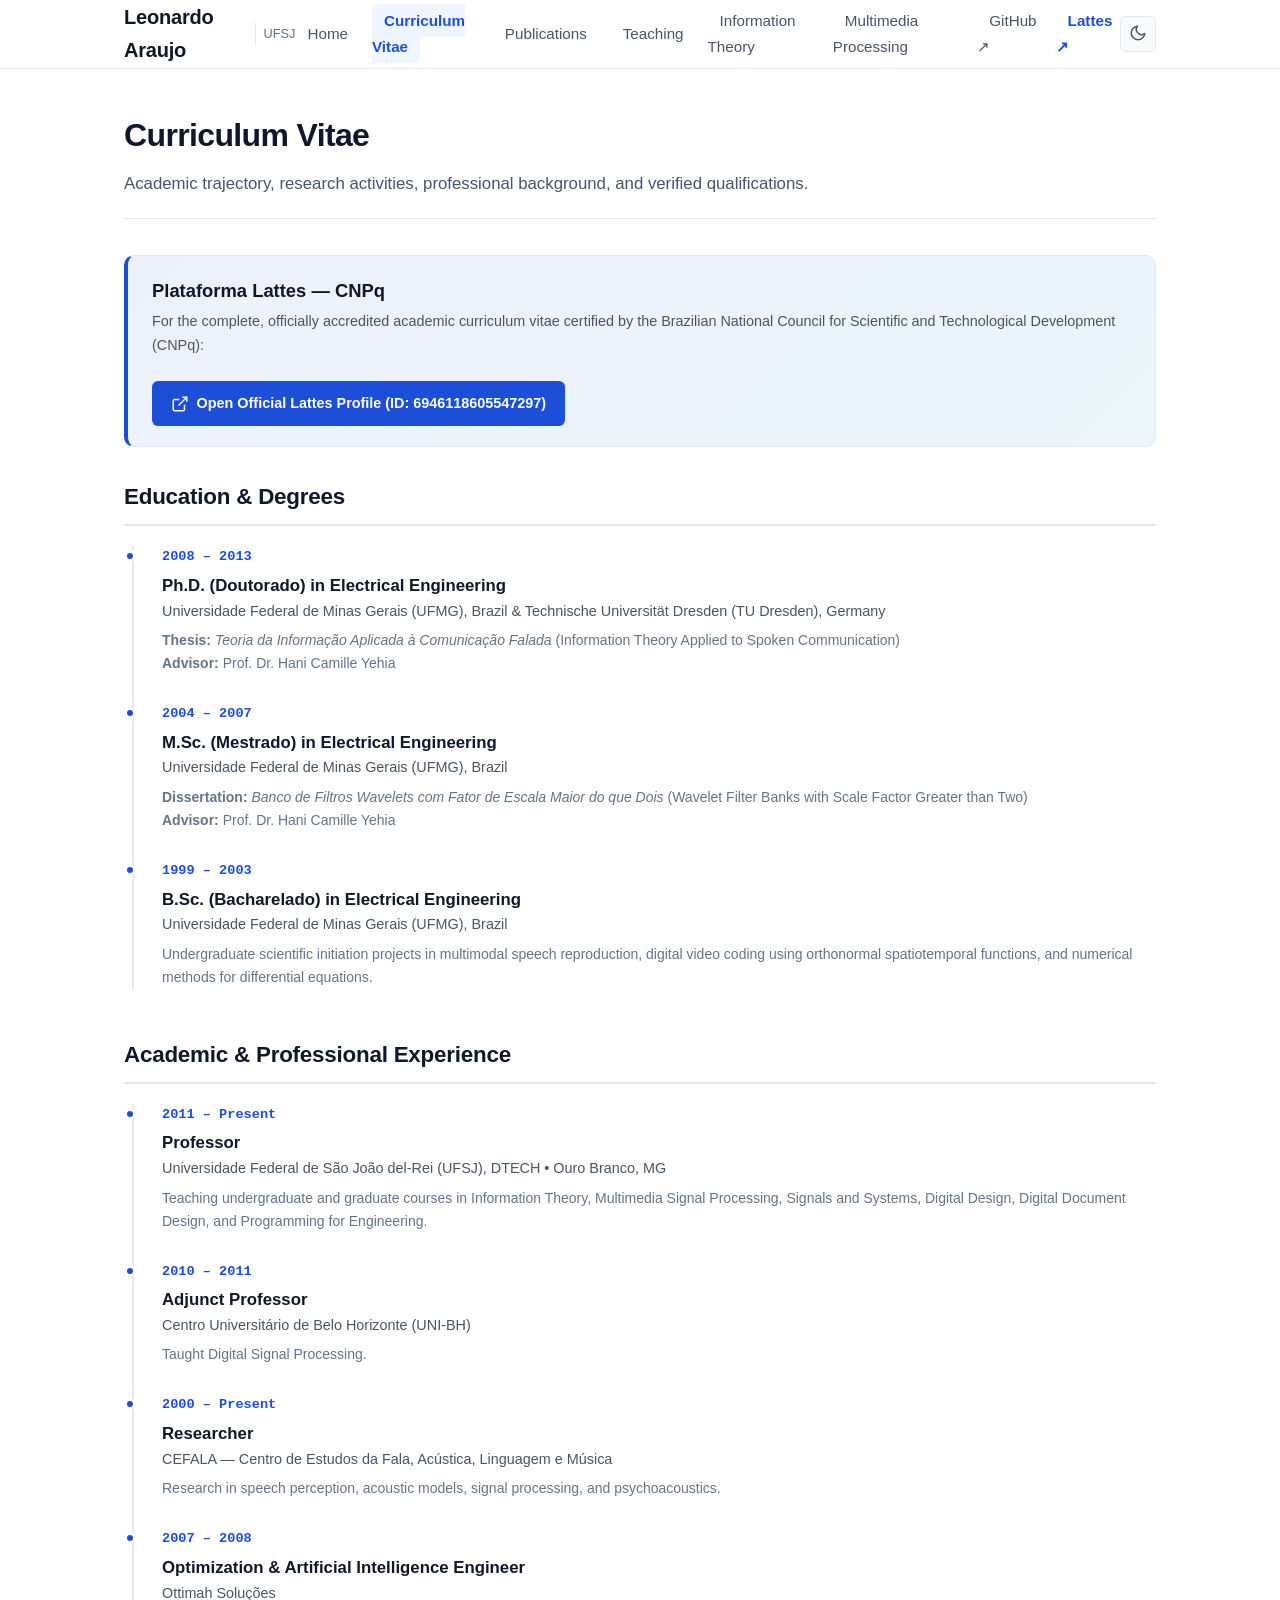
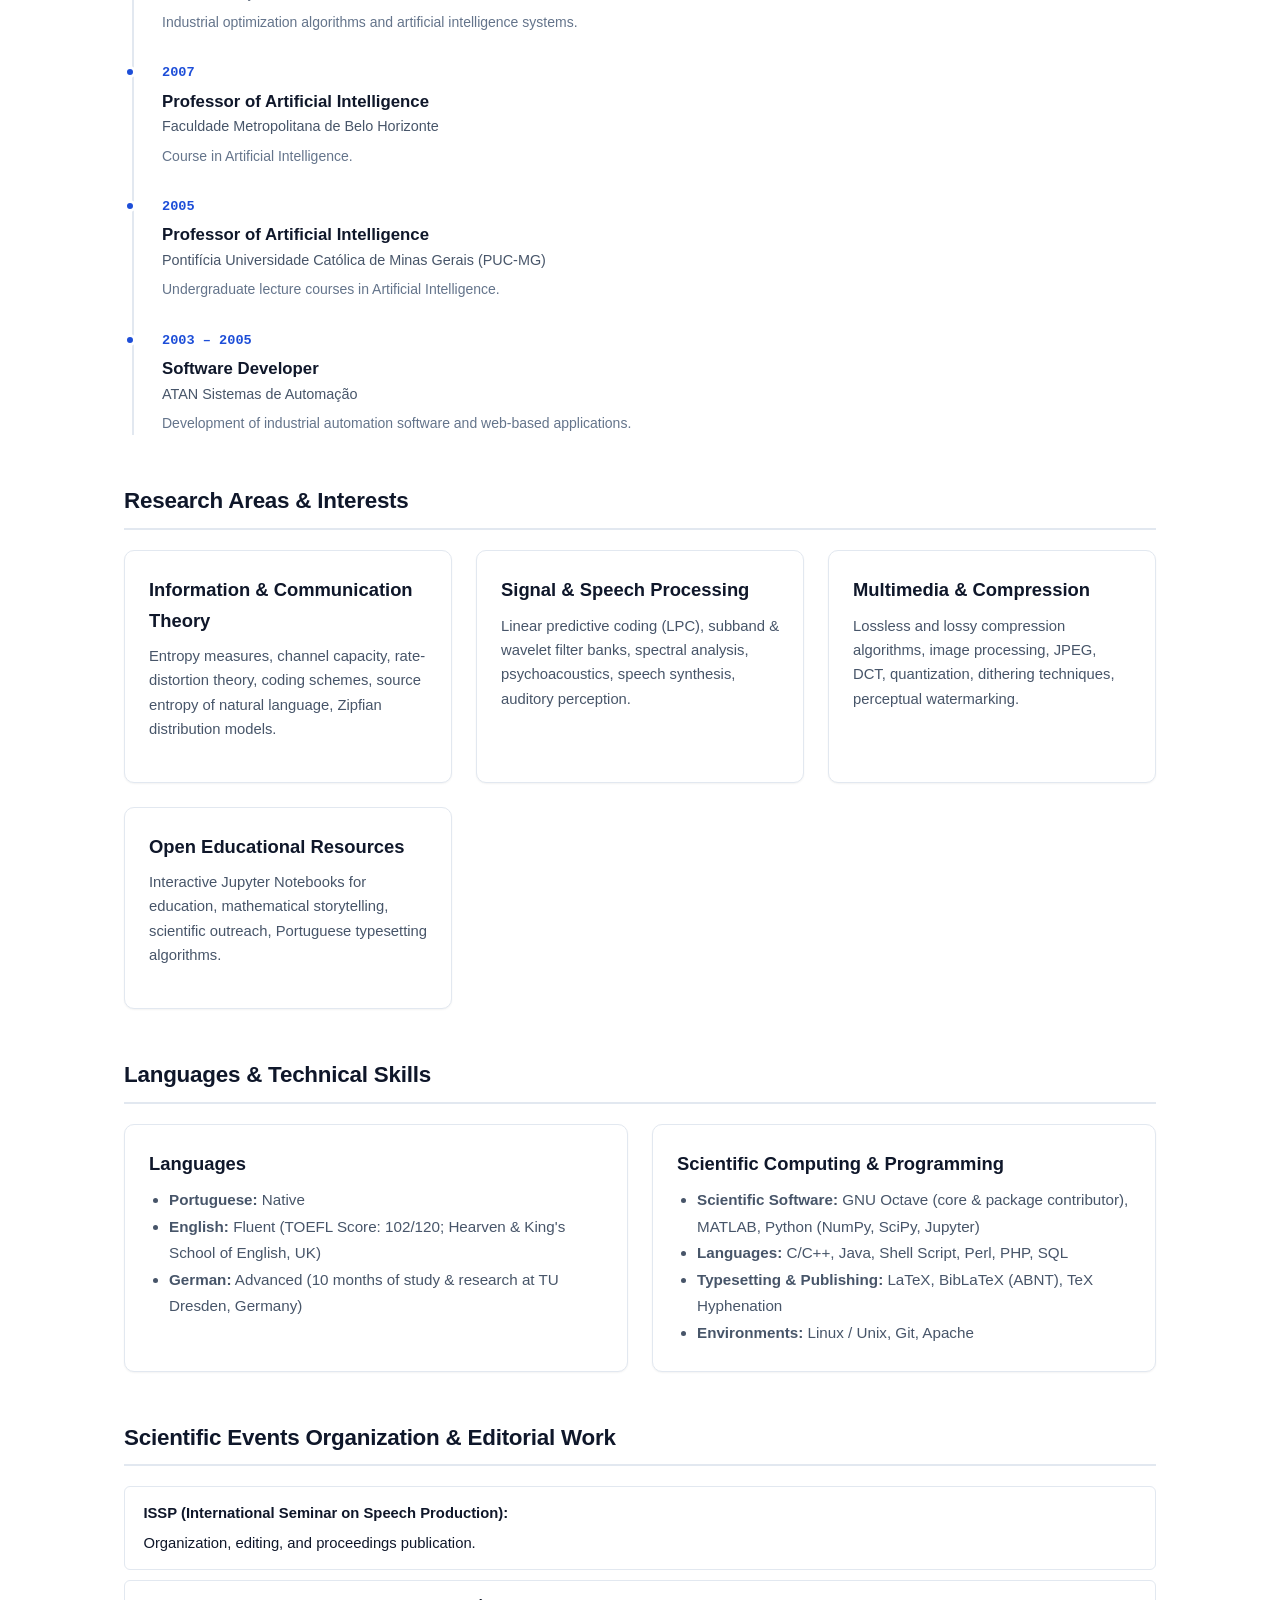
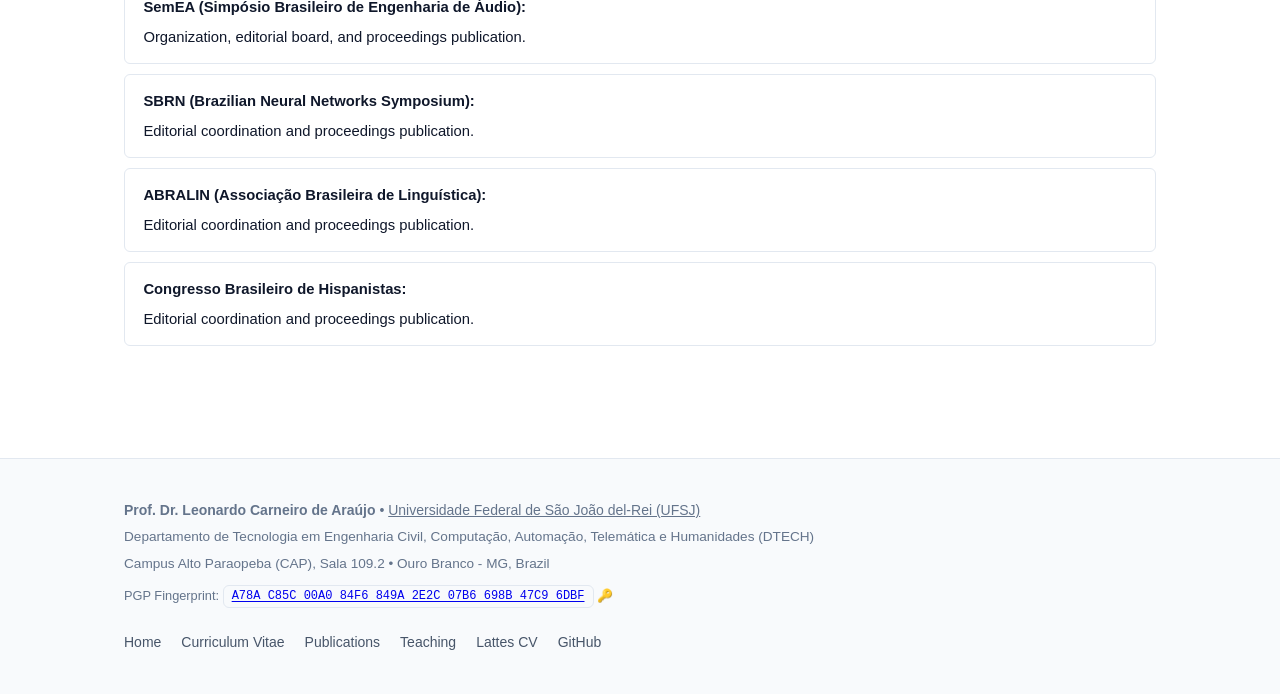
==== cv.html @ 6fcb2148 "Update homepage with migrated Google Pages content, courses, and CV" ====
<!DOCTYPE html>
<html lang="en">
<head>
  <meta charset="utf-8">
  <meta name="viewport" content="width=device-width, initial-scale=1.0">
  <title>Curriculum Vitae | Leonardo Araujo - UFSJ</title>
  <meta name="description" content="Academic homepage of Prof. Leonardo Araujo (UFSJ) - Publications, CV, Teaching in Information Theory and Multimedia Signal Processing">
  <link rel="stylesheet" href="css/style.css">
  <link rel="icon" href="data:image/svg+xml,<svg xmlns=%22http://www.w3.org/2000/svg%22 viewBox=%220 0 100 100%22><text y=%22.9em%22 font-size=%2290%22>👨‍🏫</text></svg>">
</head>
<body>

    <header class="site-header">
      <div class="container">
        <nav class="navbar">
          <a href="index.html" class="brand">
            <span class="brand-title">Leonardo Araujo</span>
            <span class="brand-role">UFSJ</span>
          </a>
          
          <ul class="nav-links" id="nav-links">
            <li><a href="index.html" class="nav-link">Home</a></li><li><a href="cv.html" class="nav-link active">Curriculum Vitae</a></li><li><a href="publications.html" class="nav-link">Publications</a></li><li><a href="teaching.html" class="nav-link">Teaching</a></li><li><a href="information-theory.html" class="nav-link">Information Theory</a></li><li><a href="multimedia-signal-processing.html" class="nav-link">Multimedia Processing</a></li>
            <li><a href="https://github.com/leolca" target="_blank" rel="noopener" class="nav-link" title="GitHub Profile">GitHub ↗</a></li>
            <li><a href="http://lattes.cnpq.br/6946118605547297" target="_blank" rel="noopener" class="nav-link" title="CNPq Lattes CV" style="color:var(--primary);font-weight:600;">Lattes ↗</a></li>
          </ul>
          
          <div class="nav-actions">
            <button class="theme-toggle" id="theme-toggle" aria-label="Toggle dark/light theme" title="Toggle theme">
              <span id="theme-icon">
                <svg width="18" height="18" viewBox="0 0 24 24" fill="none" stroke="currentColor" stroke-width="2"><path d="M21 12.79A9 9 0 1 1 11.21 3 7 7 0 0 0 21 12.79z"/></svg>
              </span>
            </button>
            <button class="menu-toggle" id="menu-toggle" aria-label="Toggle menu">
              <svg width="20" height="20" viewBox="0 0 24 24" fill="none" stroke="currentColor" stroke-width="2"><line x1="3" y1="12" x2="21" y2="12"/><line x1="3" y1="6" x2="21" y2="6"/><line x1="3" y1="18" x2="21" y2="18"/></svg>
            </button>
          </div>
        </nav>
      </div>
    </header>
    

    <main class="main-content">
      <div class="container">
        
        <header class="page-header">
          <h1 class="page-title">Curriculum Vitae</h1>
          <p class="page-subtitle">Academic trajectory, research activities, professional background, and verified qualifications.</p>
        </header>

        <!-- Official Lattes Callout Banner -->
        <div class="cv-lattes-banner">
          <div class="cv-lattes-text">
            <h3>Plataforma Lattes &mdash; CNPq</h3>
            <p>For the complete, officially accredited academic curriculum vitae certified by the Brazilian National Council for Scientific and Technological Development (CNPq):</p>
          </div>
          <div>
            <a href="http://lattes.cnpq.br/6946118605547297" target="_blank" rel="noopener" class="btn btn-primary">
              <svg width="18" height="18" viewBox="0 0 24 24" fill="none" stroke="currentColor" stroke-width="2"><path d="M18 13v6a2 2 0 0 1-2 2H5a2 2 0 0 1-2-2V8a2 2 0 0 1 2-2h6"/><polyline points="15 3 21 3 21 9"/><line x1="10" y1="14" x2="21" y2="3"/></svg>
              Open Official Lattes Profile (ID: 6946118605547297)
            </a>
          </div>
        </div>

        <!-- Academic Education -->
        <section class="section">
          <h2 class="section-title">Education & Degrees</h2>
          <div class="cv-timeline">
            
            <div class="cv-timeline-item">
              <div class="cv-timeline-date">2008 &ndash; 2013</div>
              <div class="cv-timeline-title">Ph.D. (Doutorado) in Electrical Engineering</div>
              <div class="cv-timeline-place">Universidade Federal de Minas Gerais (UFMG), Brazil &amp; Technische Universität Dresden (TU Dresden), Germany</div>
              <div class="cv-timeline-desc">
                <strong>Thesis:</strong> <em>Teoria da Informação Aplicada à Comunicação Falada</em> (Information Theory Applied to Spoken Communication)<br>
                <strong>Advisor:</strong> Prof. Dr. Hani Camille Yehia
              </div>
            </div>

            <div class="cv-timeline-item">
              <div class="cv-timeline-date">2004 &ndash; 2007</div>
              <div class="cv-timeline-title">M.Sc. (Mestrado) in Electrical Engineering</div>
              <div class="cv-timeline-place">Universidade Federal de Minas Gerais (UFMG), Brazil</div>
              <div class="cv-timeline-desc">
                <strong>Dissertation:</strong> <em>Banco de Filtros Wavelets com Fator de Escala Maior do que Dois</em> (Wavelet Filter Banks with Scale Factor Greater than Two)<br>
                <strong>Advisor:</strong> Prof. Dr. Hani Camille Yehia
              </div>
            </div>

            <div class="cv-timeline-item">
              <div class="cv-timeline-date">1999 &ndash; 2003</div>
              <div class="cv-timeline-title">B.Sc. (Bacharelado) in Electrical Engineering</div>
              <div class="cv-timeline-place">Universidade Federal de Minas Gerais (UFMG), Brazil</div>
              <div class="cv-timeline-desc">
                Undergraduate scientific initiation projects in multimodal speech reproduction, digital video coding using orthonormal spatiotemporal functions, and numerical methods for differential equations.
              </div>
            </div>

          </div>
        </section>

        <!-- Professional Appointments -->
        <section class="section">
          <h2 class="section-title">Academic & Professional Experience</h2>
          <div class="cv-timeline">
            
            <div class="cv-timeline-item">
              <div class="cv-timeline-date">2011 &ndash; Present</div>
              <div class="cv-timeline-title">Professor</div>
              <div class="cv-timeline-place">Universidade Federal de São João del-Rei (UFSJ), DTECH &bull; Ouro Branco, MG</div>
              <div class="cv-timeline-desc">
                Teaching undergraduate and graduate courses in Information Theory, Multimedia Signal Processing, Signals and Systems, Digital Design, Digital Document Design, and Programming for Engineering.
              </div>
            </div>

            <div class="cv-timeline-item">
              <div class="cv-timeline-date">2010 &ndash; 2011</div>
              <div class="cv-timeline-title">Adjunct Professor</div>
              <div class="cv-timeline-place">Centro Universitário de Belo Horizonte (UNI-BH)</div>
              <div class="cv-timeline-desc">Taught Digital Signal Processing.</div>
            </div>

            <div class="cv-timeline-item">
              <div class="cv-timeline-date">2000 &ndash; Present</div>
              <div class="cv-timeline-title">Researcher</div>
              <div class="cv-timeline-place">CEFALA &mdash; Centro de Estudos da Fala, Acústica, Linguagem e Música</div>
              <div class="cv-timeline-desc">Research in speech perception, acoustic models, signal processing, and psychoacoustics.</div>
            </div>

            <div class="cv-timeline-item">
              <div class="cv-timeline-date">2007 &ndash; 2008</div>
              <div class="cv-timeline-title">Optimization & Artificial Intelligence Engineer</div>
              <div class="cv-timeline-place">Ottimah Soluções</div>
              <div class="cv-timeline-desc">Industrial optimization algorithms and artificial intelligence systems.</div>
            </div>

            <div class="cv-timeline-item">
              <div class="cv-timeline-date">2007</div>
              <div class="cv-timeline-title">Professor of Artificial Intelligence</div>
              <div class="cv-timeline-place">Faculdade Metropolitana de Belo Horizonte</div>
              <div class="cv-timeline-desc">Course in Artificial Intelligence.</div>
            </div>

            <div class="cv-timeline-item">
              <div class="cv-timeline-date">2005</div>
              <div class="cv-timeline-title">Professor of Artificial Intelligence</div>
              <div class="cv-timeline-place">Pontifícia Universidade Católica de Minas Gerais (PUC-MG)</div>
              <div class="cv-timeline-desc">Undergraduate lecture courses in Artificial Intelligence.</div>
            </div>

            <div class="cv-timeline-item">
              <div class="cv-timeline-date">2003 &ndash; 2005</div>
              <div class="cv-timeline-title">Software Developer</div>
              <div class="cv-timeline-place">ATAN Sistemas de Automação</div>
              <div class="cv-timeline-desc">Development of industrial automation software and web-based applications.</div>
            </div>

          </div>
        </section>

        <!-- Research Interests -->
        <section class="section">
          <h2 class="section-title">Research Areas & Interests</h2>
          <div class="cards-grid">
            <div class="card">
              <h3 class="card-title">Information & Communication Theory</h3>
              <p class="card-text">Entropy measures, channel capacity, rate-distortion theory, coding schemes, source entropy of natural language, Zipfian distribution models.</p>
            </div>
            <div class="card">
              <h3 class="card-title">Signal & Speech Processing</h3>
              <p class="card-text">Linear predictive coding (LPC), subband & wavelet filter banks, spectral analysis, psychoacoustics, speech synthesis, auditory perception.</p>
            </div>
            <div class="card">
              <h3 class="card-title">Multimedia & Compression</h3>
              <p class="card-text">Lossless and lossy compression algorithms, image processing, JPEG, DCT, quantization, dithering techniques, perceptual watermarking.</p>
            </div>
            <div class="card">
              <h3 class="card-title">Open Educational Resources</h3>
              <p class="card-text">Interactive Jupyter Notebooks for education, mathematical storytelling, scientific outreach, Portuguese typesetting algorithms.</p>
            </div>
          </div>
        </section>

        <!-- Languages & Technical Skills -->
        <section class="section">
          <h2 class="section-title">Languages & Technical Skills</h2>
          <div style="display:grid;grid-template-columns:repeat(auto-fit, minmax(280px, 1fr));gap:1.5rem;">
            
            <div class="card">
              <h3 class="card-title">Languages</h3>
              <ul style="padding-left:1.25rem;color:var(--text-secondary);font-size:0.95rem;line-height:1.75;">
                <li><strong>Portuguese:</strong> Native</li>
                <li><strong>English:</strong> Fluent (TOEFL Score: 102/120; Hearven & King's School of English, UK)</li>
                <li><strong>German:</strong> Advanced (10 months of study & research at TU Dresden, Germany)</li>
              </ul>
            </div>

            <div class="card">
              <h3 class="card-title">Scientific Computing & Programming</h3>
              <ul style="padding-left:1.25rem;color:var(--text-secondary);font-size:0.95rem;line-height:1.75;">
                <li><strong>Scientific Software:</strong> GNU Octave (core & package contributor), MATLAB, Python (NumPy, SciPy, Jupyter)</li>
                <li><strong>Languages:</strong> C/C++, Java, Shell Script, Perl, PHP, SQL</li>
                <li><strong>Typesetting & Publishing:</strong> LaTeX, BibLaTeX (ABNT), TeX Hyphenation</li>
                <li><strong>Environments:</strong> Linux / Unix, Git, Apache</li>
              </ul>
            </div>

          </div>
        </section>

        <!-- Scientific Events -->
        <section class="section">
          <h2 class="section-title">Scientific Events Organization & Editorial Work</h2>
          <ul class="syllabus-list">
            <li class="syllabus-item"><strong>ISSP (International Seminar on Speech Production):</strong> Organization, editing, and proceedings publication.</li>
            <li class="syllabus-item"><strong>SemEA (Simpósio Brasileiro de Engenharia de Áudio):</strong> Organization, editorial board, and proceedings publication.</li>
            <li class="syllabus-item"><strong>SBRN (Brazilian Neural Networks Symposium):</strong> Editorial coordination and proceedings publication.</li>
            <li class="syllabus-item"><strong>ABRALIN (Associação Brasileira de Linguística):</strong> Editorial coordination and proceedings publication.</li>
            <li class="syllabus-item"><strong>Congresso Brasileiro de Hispanistas:</strong> Editorial coordination and proceedings publication.</li>
          </ul>
        </section>

      </div>
    </main>
    

    <footer class="site-footer">
      <div class="container">
        <div class="footer-grid">
          <div>
            <p><strong>Prof. Dr. Leonardo Carneiro de Araújo</strong> &bull; <a href="https://www.ufsj.edu.br" target="_blank" rel="noopener" style="color:inherit;text-decoration:underline;">Universidade Federal de São João del-Rei (UFSJ)</a></p>
            <p style="margin-top:0.25rem;font-size:0.85rem;">Departamento de Tecnologia em Engenharia Civil, Computação, Automação, Telemática e Humanidades (DTECH)</p>
            <p style="margin-top:0.25rem;font-size:0.85rem;">Campus Alto Paraopeba (CAP), Sala 109.2 &bull; Ouro Branco - MG, Brazil</p>
            <p style="margin-top:0.6rem;font-size:0.8rem;">
              PGP Fingerprint: <a href="https://keys.openpgp.org/vks/v1/by-fingerprint/A78AC85C00A084F6849A2E2C07B6698B47C96DBF" target="_blank" rel="noopener" class="key-code" style="font-size:0.75rem;">A78A C85C 00A0 84F6 849A 2E2C 07B6 698B 47C9 6DBF</a> 🔑
            </p>
          </div>
          <ul class="footer-links">
            <li><a href="index.html" class="footer-link">Home</a></li>
            <li><a href="cv.html" class="footer-link">Curriculum Vitae</a></li>
            <li><a href="publications.html" class="footer-link">Publications</a></li>
            <li><a href="teaching.html" class="footer-link">Teaching</a></li>
            <li><a href="http://lattes.cnpq.br/6946118605547297" target="_blank" rel="noopener" class="footer-link">Lattes CV</a></li>
            <li><a href="https://github.com/leolca" target="_blank" rel="noopener" class="footer-link">GitHub</a></li>
          </ul>
        </div>
      </div>
    </footer>
    <script src="js/main.js"></script>
    
</body>
</html>
---- css/style.css ----
/* Modern Academic Theme for Leonardo Araujo */
:root {
  --font-sans: -apple-system, BlinkMacSystemFont, "Segoe UI", Roboto, "Helvetica Neue", Arial, sans-serif;
  --font-mono: ui-monospace, "SFMono-Regular", "SF Mono", Menlo, Consolas, "Liberation Mono", monospace;
  
  --bg-primary: #ffffff;
  --bg-secondary: #f8fafc;
  --bg-card: #ffffff;
  --bg-subtle: #f1f5f9;
  --border-color: #e2e8f0;
  --border-subtle: #cbd5e1;
  
  --text-primary: #0f172a;
  --text-secondary: #475569;
  --text-muted: #64748b;
  
  --primary: #1d4ed8;
  --primary-hover: #1e40af;
  --primary-subtle: #eff6ff;
  --accent: #0284c7;
  
  --badge-book-bg: #f3e8ff;
  --badge-book-txt: #6b21a8;
  --badge-code-bg: #ecfdf5;
  --badge-code-txt: #047857;
  --badge-paper-bg: #eff6ff;
  --badge-paper-txt: #1d4ed8;
  --badge-media-bg: #fffbeb;
  --badge-media-txt: #b45309;

  --shadow-sm: 0 1px 2px 0 rgba(0, 0, 0, 0.05);
  --shadow-md: 0 4px 6px -1px rgba(0, 0, 0, 0.08), 0 2px 4px -2px rgba(0, 0, 0, 0.05);
  --shadow-lg: 0 10px 15px -3px rgba(0, 0, 0, 0.08), 0 4px 6px -4px rgba(0, 0, 0, 0.04);
  
  --radius-sm: 6px;
  --radius-md: 10px;
  --radius-lg: 16px;
  --radius-full: 9999px;
  
  --max-width: 1080px;
}

[data-theme="dark"] {
  --bg-primary: #0b0f19;
  --bg-secondary: #111827;
  --bg-card: #172033;
  --bg-subtle: #1f293d;
  --border-color: #2b3548;
  --border-subtle: #374151;
  
  --text-primary: #f8fafc;
  --text-secondary: #cbd5e1;
  --text-muted: #94a3b8;
  
  --primary: #3b82f6;
  --primary-hover: #60a5fa;
  --primary-subtle: rgba(59, 130, 246, 0.15);
  --accent: #38bdf8;
  
  --badge-book-bg: rgba(168, 85, 247, 0.2);
  --badge-book-txt: #c084fc;
  --badge-code-bg: rgba(16, 185, 129, 0.2);
  --badge-code-txt: #34d399;
  --badge-paper-bg: rgba(59, 130, 246, 0.2);
  --badge-paper-txt: #93c5fd;
  --badge-media-bg: rgba(245, 158, 11, 0.2);
  --badge-media-txt: #fbbf24;

  --shadow-sm: 0 1px 2px 0 rgba(0, 0, 0, 0.3);
  --shadow-md: 0 4px 6px -1px rgba(0, 0, 0, 0.4);
  --shadow-lg: 0 10px 15px -3px rgba(0, 0, 0, 0.5);
}

*, *::before, *::after {
  box-sizing: border-box;
  margin: 0;
  padding: 0;
}

html {
  font-size: 16px;
  scroll-behavior: smooth;
}

body {
  font-family: var(--font-sans);
  background-color: var(--bg-primary);
  color: var(--text-primary);
  line-height: 1.65;
  transition: background-color 0.25s ease, color 0.25s ease;
  min-height: 100vh;
  display: flex;
  flex-direction: column;
}

/* Container */
.container {
  width: 100%;
  max-width: var(--max-width);
  margin: 0 auto;
  padding: 0 1.5rem;
}

/* Header & Navbar */
.site-header {
  position: sticky;
  top: 0;
  background-color: var(--bg-primary);
  border-bottom: 1px solid var(--border-color);
  z-index: 100;
  backdrop-filter: blur(8px);
  background-color: rgba(255, 255, 255, 0.85);
}

[data-theme="dark"] .site-header {
  background-color: rgba(11, 15, 25, 0.85);
}

.navbar {
  display: flex;
  align-items: center;
  justify-content: space-between;
  height: 4.25rem;
}

.brand {
  font-size: 1.25rem;
  font-weight: 700;
  color: var(--text-primary);
  text-decoration: none;
  display: flex;
  align-items: center;
  gap: 0.5rem;
}

.brand-title {
  letter-spacing: -0.01em;
}

.brand-role {
  font-size: 0.8rem;
  font-weight: 500;
  color: var(--text-muted);
  border-left: 1px solid var(--border-color);
  padding-left: 0.5rem;
}

.nav-links {
  display: flex;
  align-items: center;
  gap: 0.75rem;
  list-style: none;
}

.nav-link {
  color: var(--text-secondary);
  text-decoration: none;
  font-size: 0.95rem;
  font-weight: 500;
  padding: 0.5rem 0.75rem;
  border-radius: var(--radius-sm);
  transition: all 0.15s ease;
}

.nav-link:hover {
  color: var(--primary);
  background-color: var(--primary-subtle);
}

.nav-link.active {
  color: var(--primary);
  background-color: var(--primary-subtle);
  font-weight: 600;
}

/* Nav Actions */
.nav-actions {
  display: flex;
  align-items: center;
  gap: 0.5rem;
}

.theme-toggle, .menu-toggle {
  background: var(--bg-secondary);
  border: 1px solid var(--border-color);
  color: var(--text-secondary);
  width: 2.25rem;
  height: 2.25rem;
  border-radius: var(--radius-sm);
  display: flex;
  align-items: center;
  justify-content: center;
  cursor: pointer;
  transition: all 0.15s ease;
}

.theme-toggle:hover, .menu-toggle:hover {
  color: var(--primary);
  border-color: var(--primary);
}

.menu-toggle {
  display: none;
}

/* Hero Section */
.hero-section {
  padding: 3.5rem 0 2.5rem;
  background: linear-gradient(180deg, var(--bg-secondary) 0%, var(--bg-primary) 100%);
  border-bottom: 1px solid var(--border-color);
}

.hero-grid {
  display: grid;
  grid-template-columns: 200px 1fr;
  gap: 2.5rem;
  align-items: center;
}

.hero-avatar-wrap {
  text-align: center;
}

.hero-avatar {
  width: 180px;
  height: 180px;
  border-radius: var(--radius-lg);
  object-fit: cover;
  border: 3px solid var(--border-color);
  box-shadow: var(--shadow-md);
  background-color: var(--bg-card);
}

.hero-name {
  font-size: 2.25rem;
  font-weight: 800;
  line-height: 1.2;
  letter-spacing: -0.02em;
  margin-bottom: 0.5rem;
  color: var(--text-primary);
}

.hero-title {
  font-size: 1.15rem;
  font-weight: 500;
  color: var(--primary);
  margin-bottom: 0.25rem;
}

.hero-affiliation {
  font-size: 1rem;
  color: var(--text-secondary);
  margin-bottom: 1rem;
}

.hero-quote {
  font-style: italic;
  font-size: 0.95rem;
  color: var(--text-muted);
  border-left: 3px solid var(--primary);
  padding: 0.35rem 0.85rem;
  margin: 1rem 0 1.25rem;
  background: var(--bg-card);
  border-radius: 0 var(--radius-sm) var(--radius-sm) 0;
}

.hero-quote-author {
  display: block;
  font-size: 0.825rem;
  font-style: normal;
  margin-top: 0.25rem;
  color: var(--text-muted);
  font-weight: 600;
}

.hero-cta {
  display: flex;
  flex-wrap: wrap;
  gap: 0.75rem;
  margin-top: 1.25rem;
}

/* Buttons */
.btn {
  display: inline-flex;
  align-items: center;
  gap: 0.5rem;
  font-size: 0.9rem;
  font-weight: 600;
  padding: 0.6rem 1.1rem;
  border-radius: var(--radius-sm);
  text-decoration: none;
  cursor: pointer;
  transition: all 0.15s ease;
  border: 1px solid transparent;
}

.btn-primary {
  background-color: var(--primary);
  color: #ffffff;
}

.btn-primary:hover {
  background-color: var(--primary-hover);
  color: #ffffff;
}

.btn-secondary {
  background-color: var(--bg-card);
  color: var(--text-primary);
  border-color: var(--border-color);
}

.btn-secondary:hover {
  border-color: var(--primary);
  color: var(--primary);
  background-color: var(--primary-subtle);
}

.btn-sm {
  padding: 0.35rem 0.7rem;
  font-size: 0.825rem;
}

/* Badges */
.badge {
  display: inline-flex;
  align-items: center;
  gap: 0.35rem;
  font-size: 0.75rem;
  font-weight: 600;
  padding: 0.2rem 0.6rem;
  border-radius: var(--radius-full);
  text-transform: uppercase;
  letter-spacing: 0.04em;
}

.badge-book { background-color: var(--badge-book-bg); color: var(--badge-book-txt); }
.badge-code { background-color: var(--badge-code-bg); color: var(--badge-code-txt); }
.badge-paper { background-color: var(--badge-paper-bg); color: var(--badge-paper-txt); }
.badge-media { background-color: var(--badge-media-bg); color: var(--badge-media-txt); }

/* Main Content */
.main-content {
  flex: 1;
  padding: 2.5rem 0 4rem;
}

.page-header {
  margin-bottom: 2.25rem;
  border-bottom: 1px solid var(--border-color);
  padding-bottom: 1.25rem;
}

.page-title {
  font-size: 2rem;
  font-weight: 800;
  letter-spacing: -0.02em;
  margin-bottom: 0.5rem;
}

.page-subtitle {
  font-size: 1.05rem;
  color: var(--text-secondary);
}

/* Sections */
.section {
  margin-bottom: 3rem;
}

.section-title {
  font-size: 1.4rem;
  font-weight: 700;
  letter-spacing: -0.01em;
  margin-bottom: 1.25rem;
  padding-bottom: 0.5rem;
  border-bottom: 2px solid var(--border-color);
  display: flex;
  align-items: center;
  justify-content: space-between;
}

/* Cards & Grid */
.cards-grid {
  display: grid;
  grid-template-columns: repeat(auto-fit, minmax(300px, 1fr));
  gap: 1.5rem;
}

.card {
  background-color: var(--bg-card);
  border: 1px solid var(--border-color);
  border-radius: var(--radius-md);
  padding: 1.5rem;
  box-shadow: var(--shadow-sm);
  transition: transform 0.2s ease, box-shadow 0.2s ease, border-color 0.2s ease;
}

.card:hover {
  transform: translateY(-2px);
  box-shadow: var(--shadow-md);
  border-color: var(--primary);
}

.card-title {
  font-size: 1.15rem;
  font-weight: 700;
  margin-bottom: 0.5rem;
  color: var(--text-primary);
}

.card-text {
  font-size: 0.925rem;
  color: var(--text-secondary);
  margin-bottom: 1rem;
}

/* Publication Item */
.pub-item {
  background-color: var(--bg-card);
  border: 1px solid var(--border-color);
  border-radius: var(--radius-md);
  padding: 1.25rem;
  margin-bottom: 1rem;
  box-shadow: var(--shadow-sm);
  transition: border-color 0.15s ease;
}

.pub-item:hover {
  border-color: var(--primary);
}

.pub-header {
  display: flex;
  align-items: center;
  gap: 0.6rem;
  margin-bottom: 0.4rem;
}

.pub-year {
  font-size: 0.85rem;
  font-weight: 700;
  color: var(--text-muted);
  font-family: var(--font-mono);
}

.pub-title {
  font-size: 1.05rem;
  font-weight: 600;
  color: var(--text-primary);
  line-height: 1.4;
  margin-bottom: 0.5rem;
}

.pub-desc {
  font-size: 0.9rem;
  color: var(--text-secondary);
  margin-bottom: 0.75rem;
}

.pub-links {
  display: flex;
  flex-wrap: wrap;
  gap: 0.5rem;
}

.pub-link {
  display: inline-flex;
  align-items: center;
  gap: 0.3rem;
  font-size: 0.8rem;
  font-weight: 600;
  color: var(--primary);
  background: var(--primary-subtle);
  padding: 0.25rem 0.6rem;
  border-radius: var(--radius-sm);
  text-decoration: none;
  transition: all 0.15s ease;
}

.pub-link:hover {
  background: var(--primary);
  color: #ffffff;
}

/* Filter Bar */
.filter-bar {
  display: flex;
  flex-wrap: wrap;
  align-items: center;
  justify-content: space-between;
  gap: 1rem;
  margin-bottom: 1.5rem;
  background: var(--bg-secondary);
  padding: 0.85rem 1.25rem;
  border-radius: var(--radius-md);
  border: 1px solid var(--border-color);
}

.filter-chips {
  display: flex;
  flex-wrap: wrap;
  gap: 0.5rem;
}

.filter-chip {
  background: var(--bg-card);
  border: 1px solid var(--border-color);
  color: var(--text-secondary);
  padding: 0.35rem 0.8rem;
  border-radius: var(--radius-full);
  font-size: 0.85rem;
  font-weight: 500;
  cursor: pointer;
  transition: all 0.15s ease;
}

.filter-chip:hover {
  border-color: var(--primary);
  color: var(--primary);
}

.filter-chip.active {
  background: var(--primary);
  border-color: var(--primary);
  color: #ffffff;
}

.search-box {
  position: relative;
  min-width: 240px;
}

.search-input {
  width: 100%;
  padding: 0.45rem 0.85rem 0.45rem 2rem;
  border: 1px solid var(--border-color);
  border-radius: var(--radius-sm);
  background: var(--bg-card);
  color: var(--text-primary);
  font-size: 0.875rem;
  outline: none;
  transition: border-color 0.15s ease;
}

.search-input:focus {
  border-color: var(--primary);
}

.search-icon {
  position: absolute;
  left: 0.65rem;
  top: 50%;
  transform: translateY(-50%);
  color: var(--text-muted);
  pointer-events: none;
}

/* CV Specific Styles */
.cv-lattes-banner {
  background: linear-gradient(135deg, rgba(29, 78, 216, 0.08) 0%, rgba(2, 132, 199, 0.08) 100%);
  border: 1px solid var(--border-color);
  border-left: 4px solid var(--primary);
  border-radius: var(--radius-md);
  padding: 1.25rem 1.5rem;
  margin-bottom: 2rem;
  display: flex;
  align-items: center;
  justify-content: space-between;
  gap: 1.5rem;
  flex-wrap: wrap;
}

.cv-lattes-text h3 {
  font-size: 1.15rem;
  font-weight: 700;
  color: var(--text-primary);
  margin-bottom: 0.25rem;
}

.cv-lattes-text p {
  font-size: 0.9rem;
  color: var(--text-secondary);
}

.cv-timeline {
  position: relative;
  padding-left: 1.75rem;
  border-left: 2px solid var(--border-color);
  margin-left: 0.5rem;
  margin-bottom: 2.5rem;
}

.cv-timeline-item {
  position: relative;
  margin-bottom: 1.75rem;
}

.cv-timeline-item::before {
  content: "";
  position: absolute;
  left: -2.35rem;
  top: 0.25rem;
  width: 12px;
  height: 12px;
  border-radius: 50%;
  background: var(--primary);
  border: 3px solid var(--bg-primary);
}

.cv-timeline-date {
  font-size: 0.85rem;
  font-weight: 700;
  color: var(--primary);
  font-family: var(--font-mono);
  margin-bottom: 0.2rem;
}

.cv-timeline-title {
  font-size: 1.05rem;
  font-weight: 700;
  color: var(--text-primary);
}

.cv-timeline-place {
  font-size: 0.9rem;
  font-weight: 500;
  color: var(--text-secondary);
  margin-bottom: 0.35rem;
}

.cv-timeline-desc {
  font-size: 0.875rem;
  color: var(--text-muted);
}

/* Info Box / Contact Table */
.info-table {
  width: 100%;
  border-collapse: collapse;
  margin: 1rem 0;
}

.info-table th, .info-table td {
  padding: 0.65rem 0.85rem;
  border-bottom: 1px solid var(--border-color);
  font-size: 0.9rem;
  text-align: left;
}

.info-table th {
  color: var(--text-muted);
  font-weight: 600;
  width: 25%;
}

.info-table td {
  color: var(--text-primary);
}

.key-code {
  font-family: var(--font-mono);
  background: var(--bg-secondary);
  padding: 0.2rem 0.5rem;
  border-radius: var(--radius-sm);
  font-size: 0.85rem;
  border: 1px solid var(--border-color);
  word-break: break-all;
}

/* Teaching & Course Syllabus */
.syllabus-list {
  list-style: none;
}

.syllabus-item {
  background: var(--bg-card);
  border: 1px solid var(--border-color);
  border-radius: var(--radius-sm);
  padding: 0.85rem 1.15rem;
  margin-bottom: 0.65rem;
  font-size: 0.925rem;
  display: flex;
  flex-direction: column;
  gap: 0.35rem;
}

.syllabus-item a {
  color: var(--primary);
  text-decoration: none;
  font-weight: 500;
}

.syllabus-item a:hover {
  text-decoration: underline;
}

/* Footer */
.site-footer {
  background-color: var(--bg-secondary);
  border-top: 1px solid var(--border-color);
  padding: 2.5rem 0;
  font-size: 0.875rem;
  color: var(--text-muted);
  margin-top: auto;
}

.footer-grid {
  display: flex;
  justify-content: space-between;
  align-items: center;
  flex-wrap: wrap;
  gap: 1.5rem;
}

.footer-links {
  display: flex;
  gap: 1.25rem;
  list-style: none;
}

.footer-link {
  color: var(--text-secondary);
  text-decoration: none;
  transition: color 0.15s ease;
}

.footer-link:hover {
  color: var(--primary);
}

/* Mobile responsive */
@media (max-width: 768px) {
  .hero-grid {
    grid-template-columns: 1fr;
    text-align: center;
    gap: 1.5rem;
  }
  
  .hero-avatar {
    width: 140px;
    height: 140px;
  }
  
  .hero-cta {
    justify-content: center;
  }
  
  .menu-toggle {
    display: flex;
  }
  
  .nav-links {
    display: none;
    position: absolute;
    top: 4.25rem;
    left: 0;
    right: 0;
    background: var(--bg-primary);
    flex-direction: column;
    padding: 1rem 1.5rem;
    border-bottom: 1px solid var(--border-color);
    box-shadow: var(--shadow-lg);
  }
  
  .nav-links.open {
    display: flex;
  }
  
  .filter-bar {
    flex-direction: column;
    align-items: stretch;
  }
  
  .search-box {
    width: 100%;
  }
}
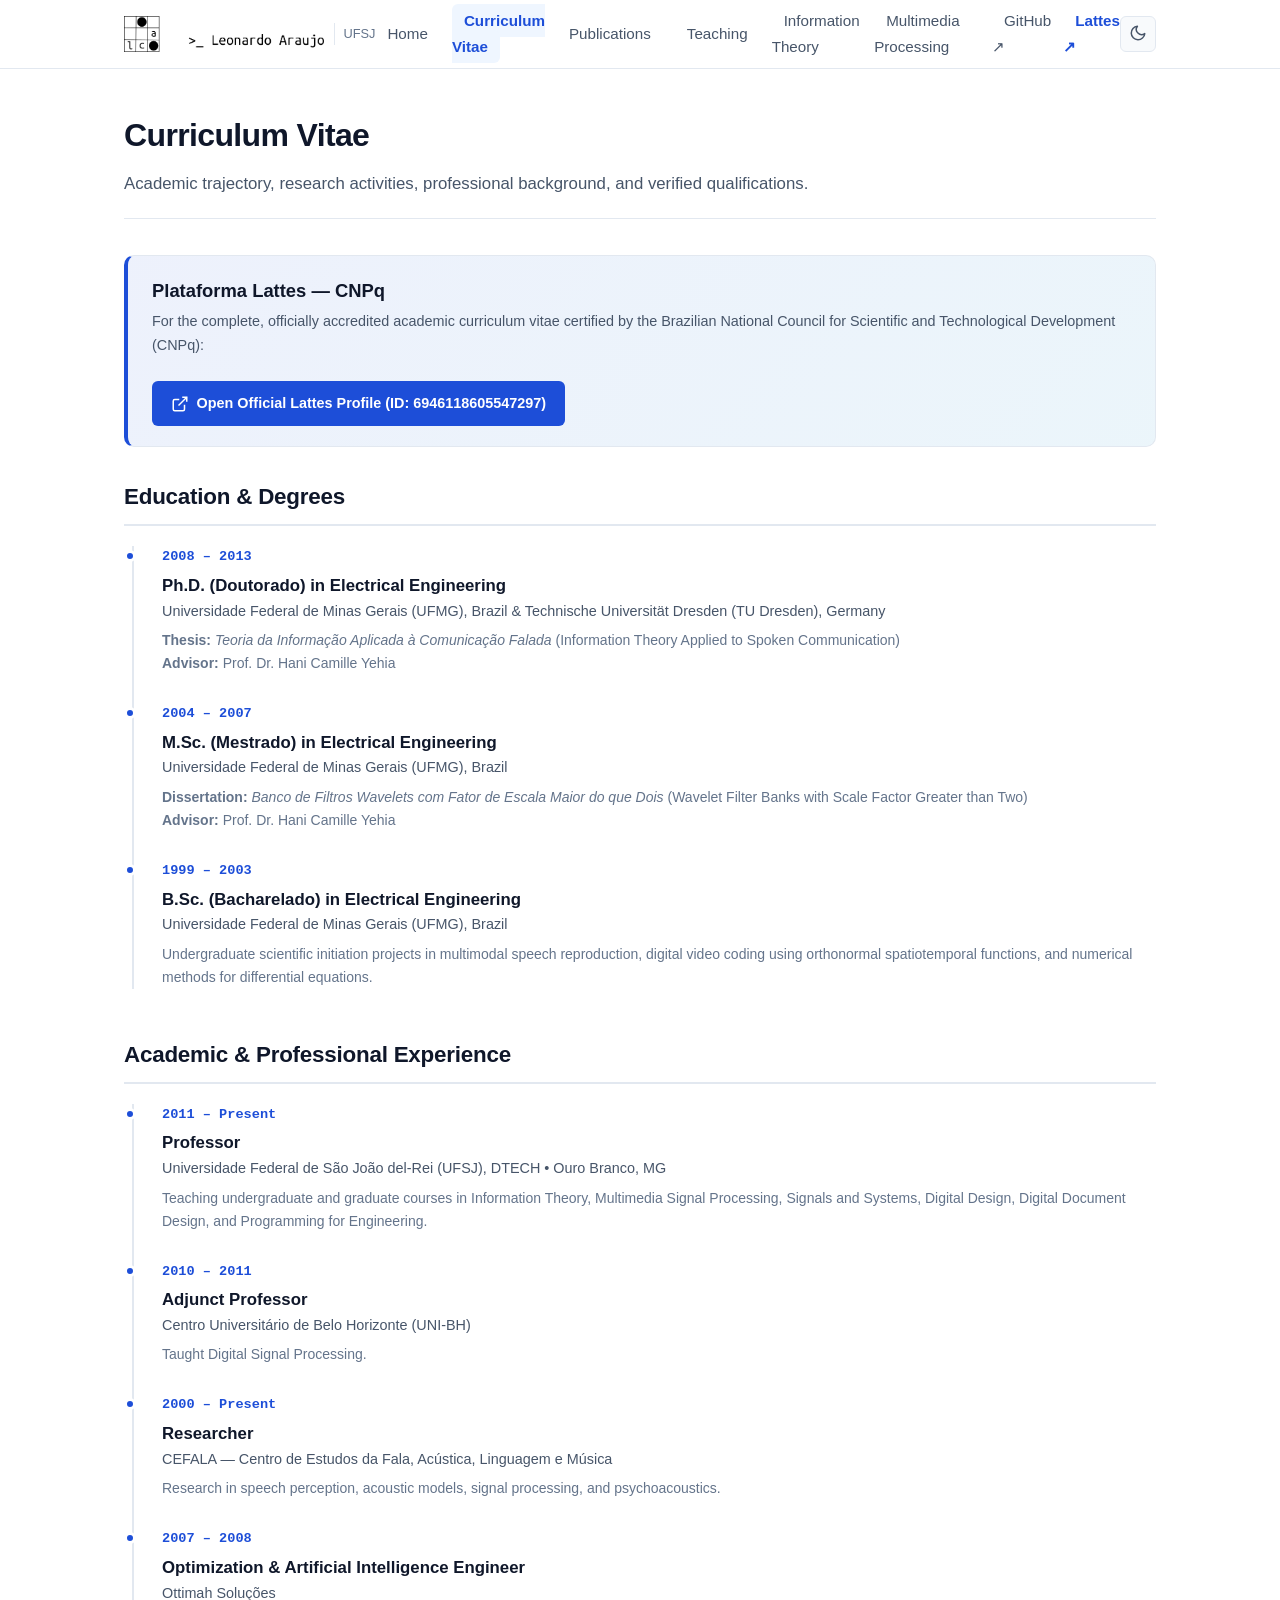
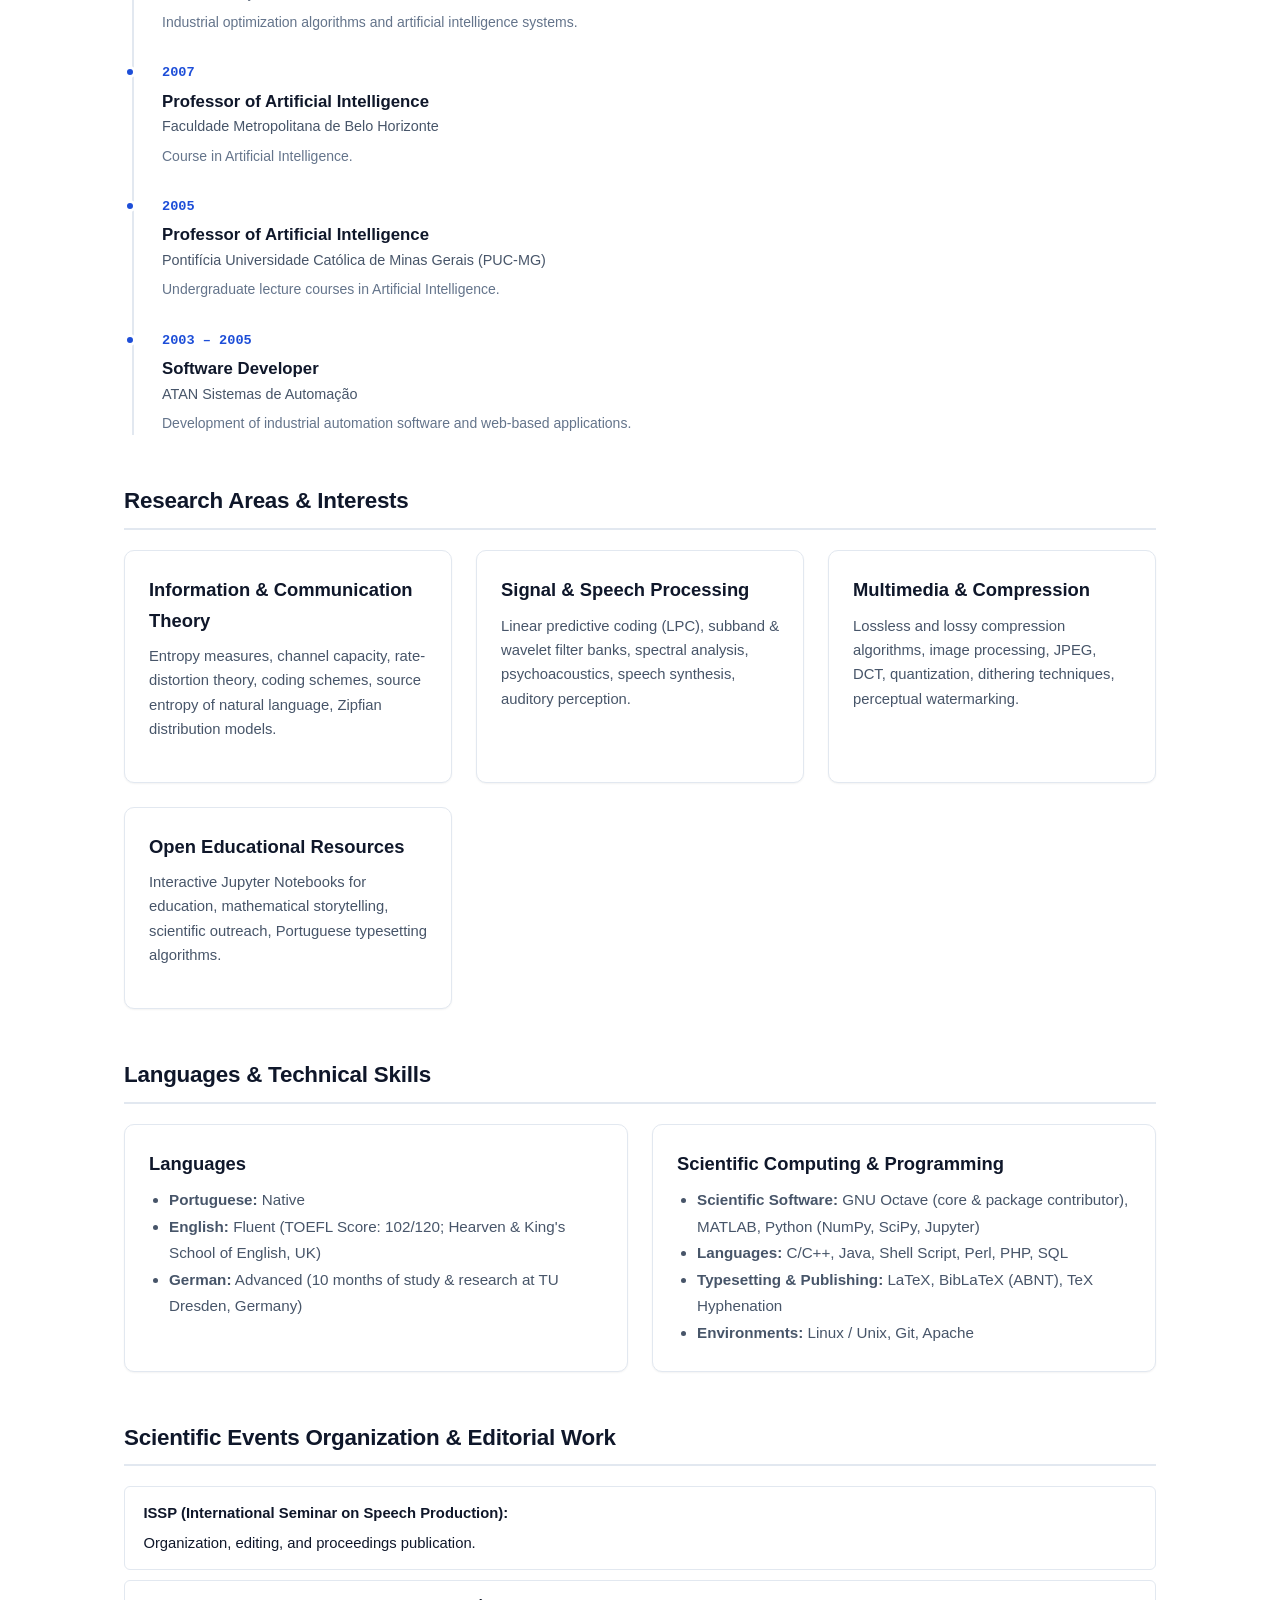
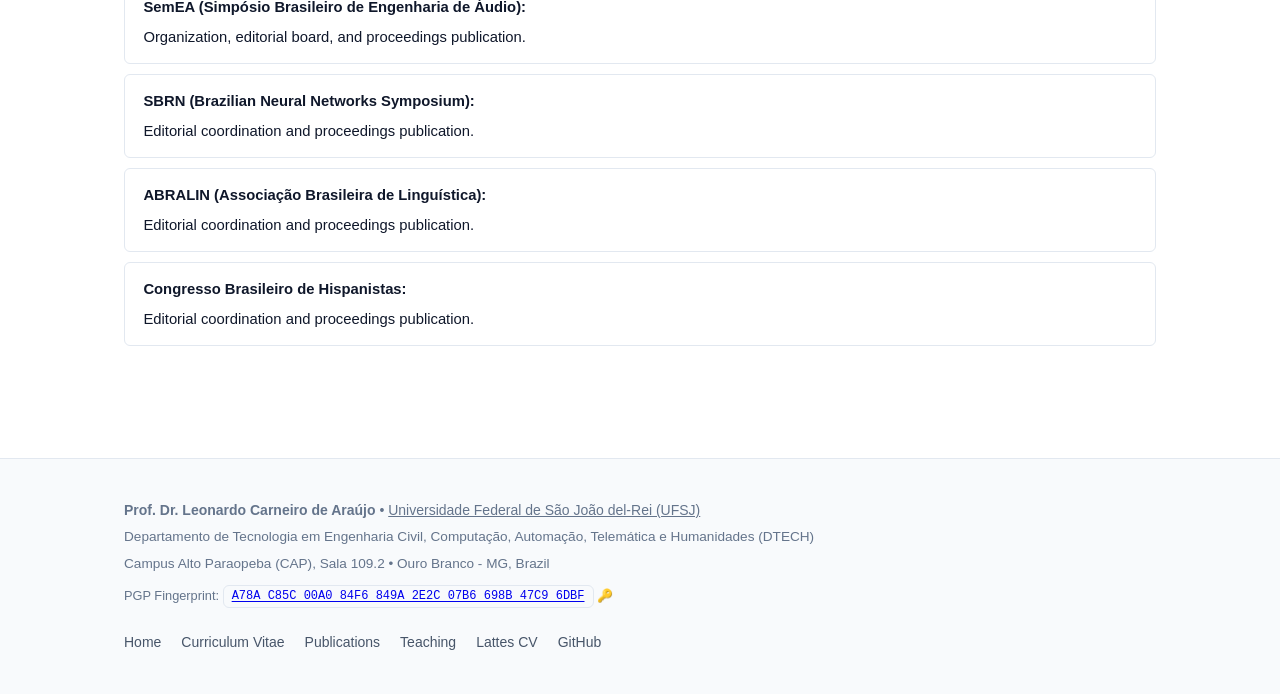
==== commit 51796054: "Update profile photo and add site logo to top navbar" ====
--- a/cv.html
+++ b/cv.html
@@ -13,8 +13,8 @@
     <header class="site-header">
       <div class="container">
         <nav class="navbar">
-          <a href="index.html" class="brand">
-            <span class="brand-title">Leonardo Araujo</span>
+          <a href="index.html" class="brand" title="Leonardo Araujo - UFSJ">
+            <img src="images/logo.png" alt="Leonardo Araujo" class="brand-logo">
             <span class="brand-role">UFSJ</span>
           </a>
           
--- a/css/style.css
+++ b/css/style.css
@@ -130,7 +130,21 @@
   text-decoration: none;
   display: flex;
   align-items: center;
-  gap: 0.5rem;
+  gap: 0.65rem;
+}
+
+.brand-logo {
+  height: 38px;
+  max-height: 42px;
+  width: auto;
+  max-width: 200px;
+  object-fit: contain;
+  display: block;
+  transition: filter 0.2s ease, opacity 0.2s ease;
+}
+
+[data-theme="dark"] .brand-logo {
+  filter: invert(1) brightness(1.2);
 }
 
 .brand-title {
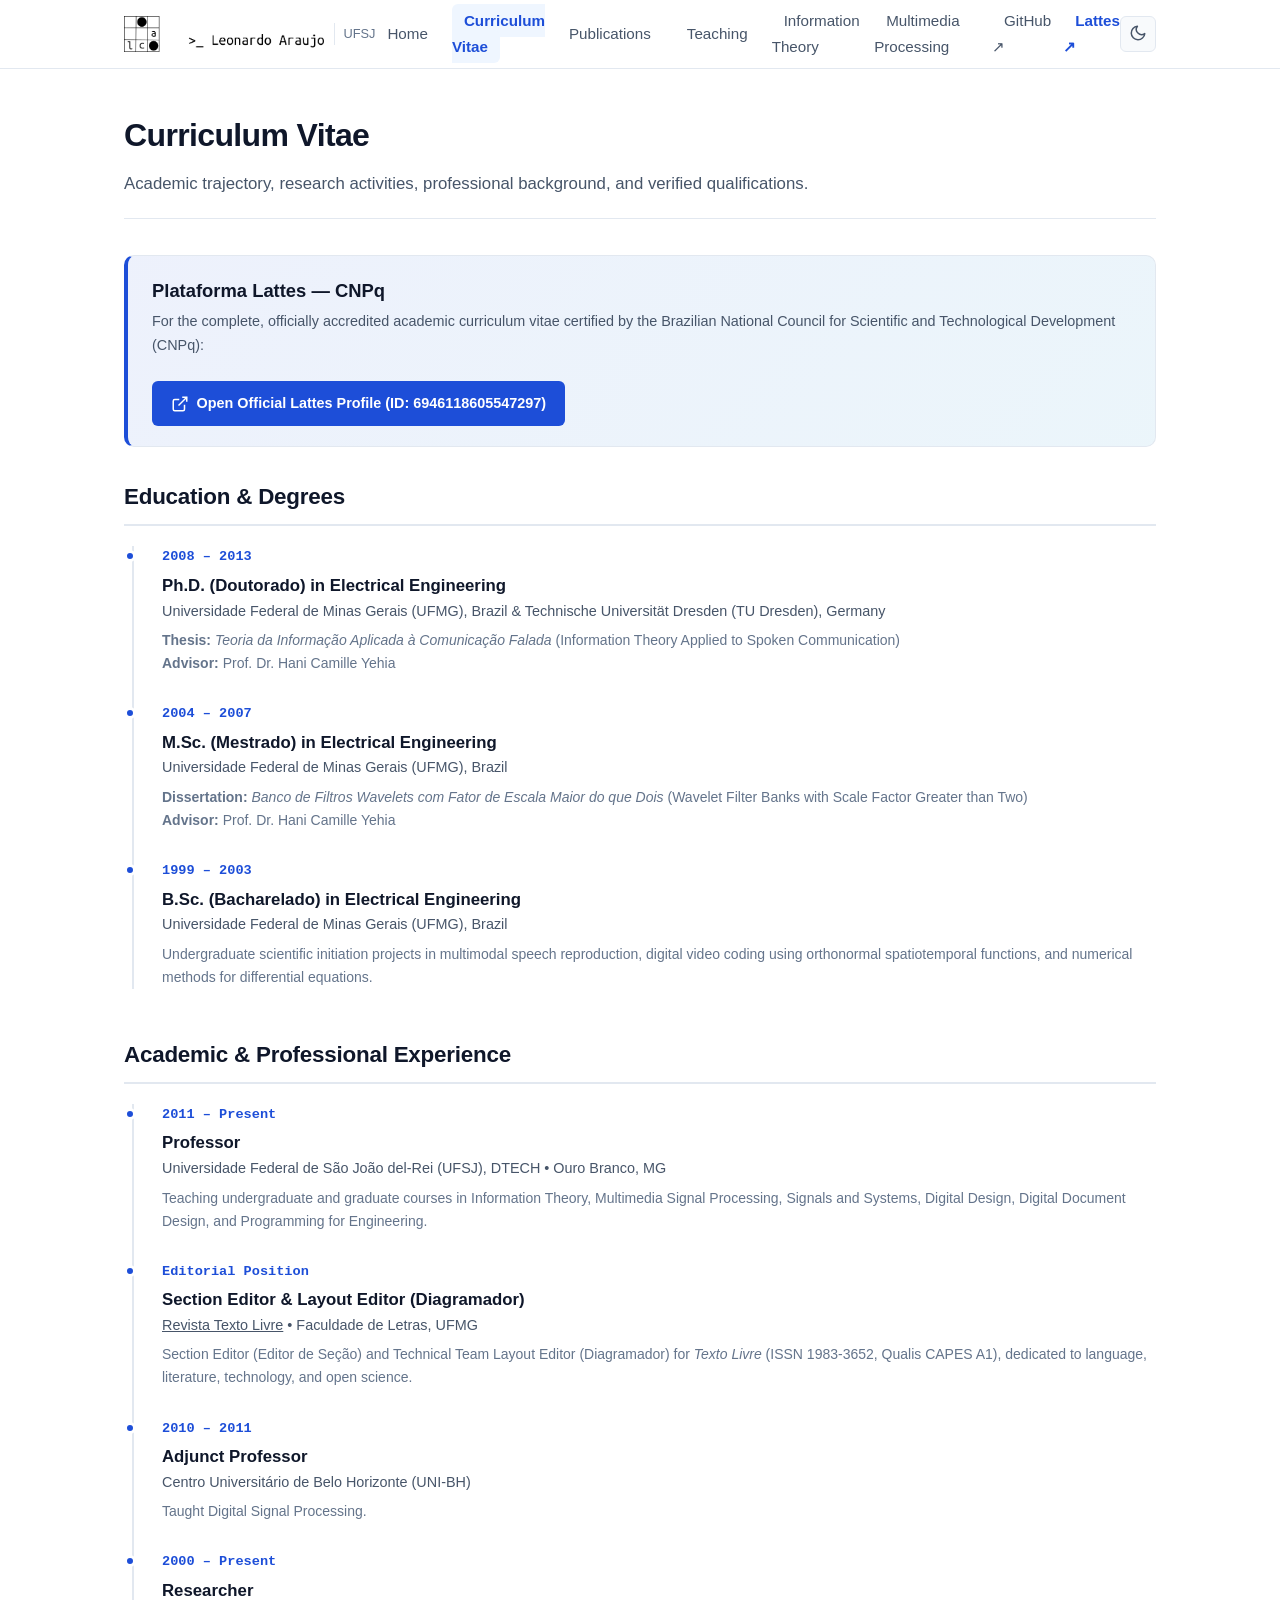
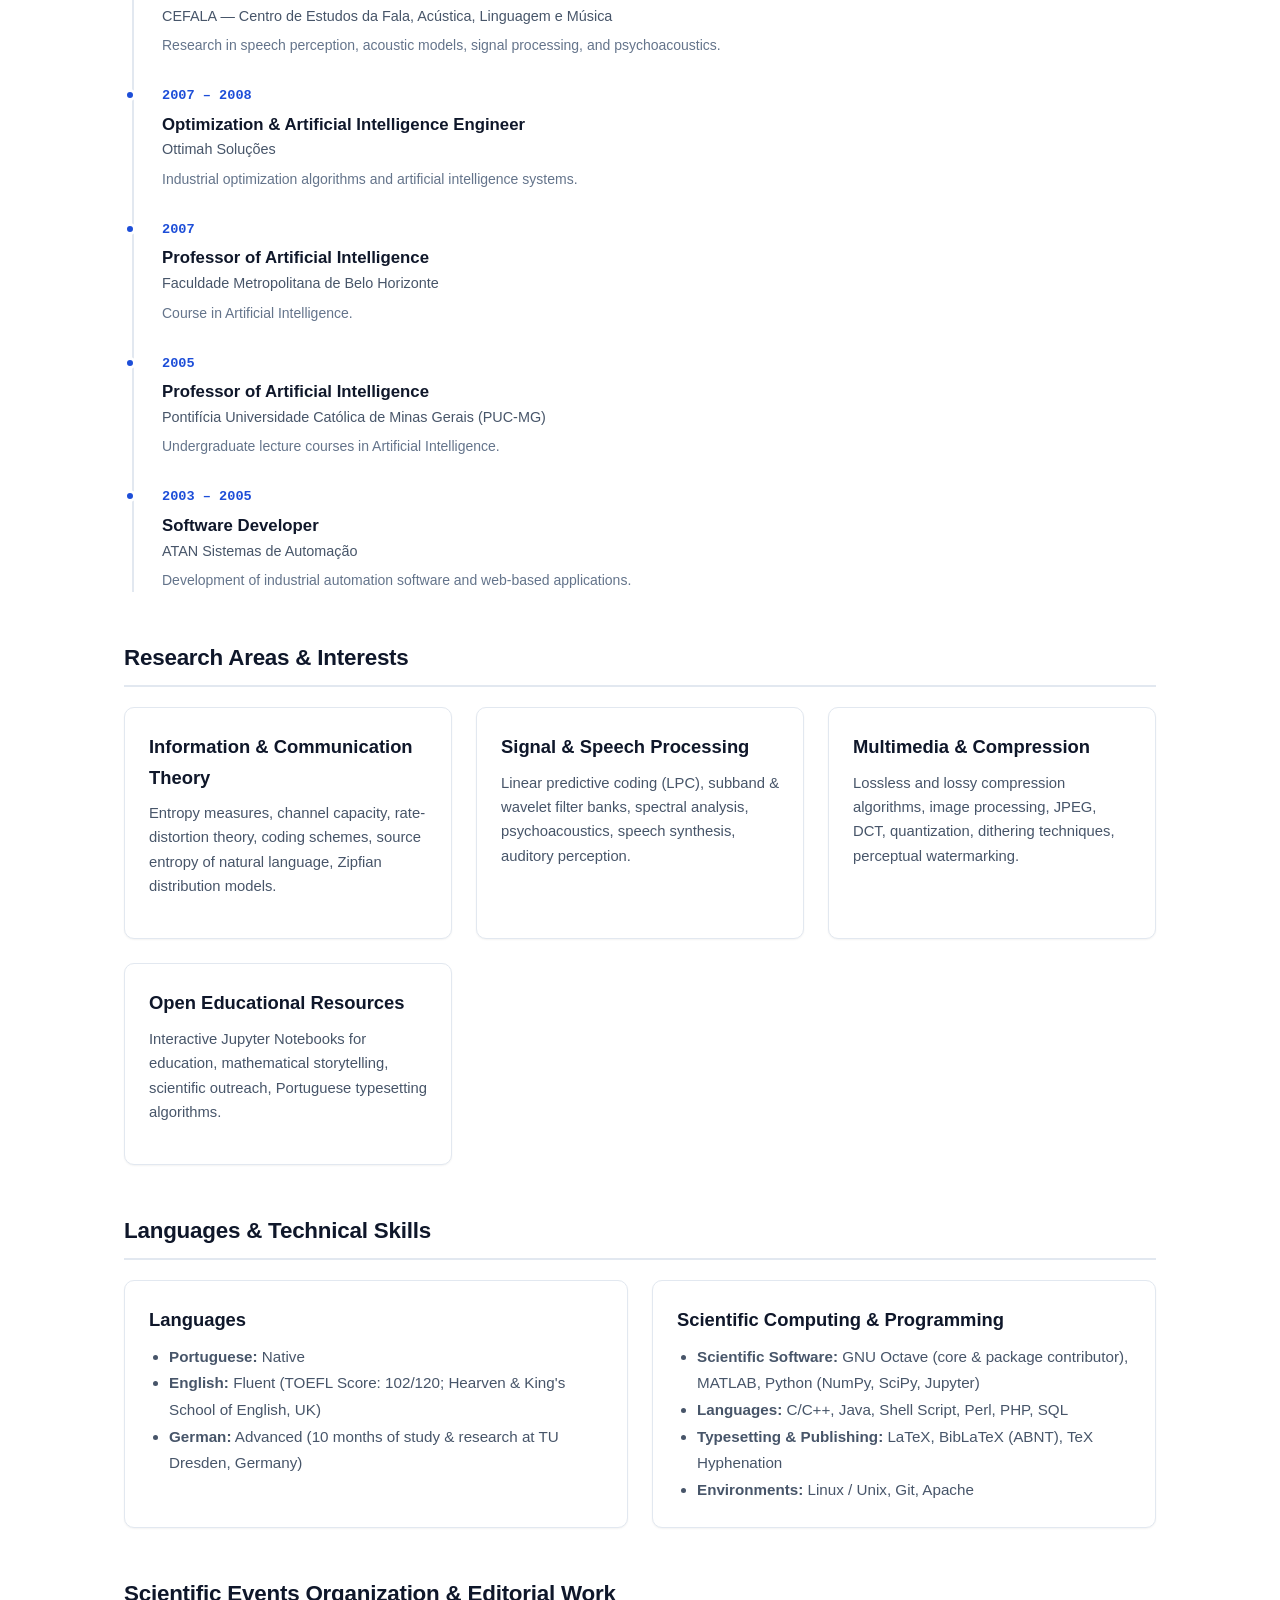
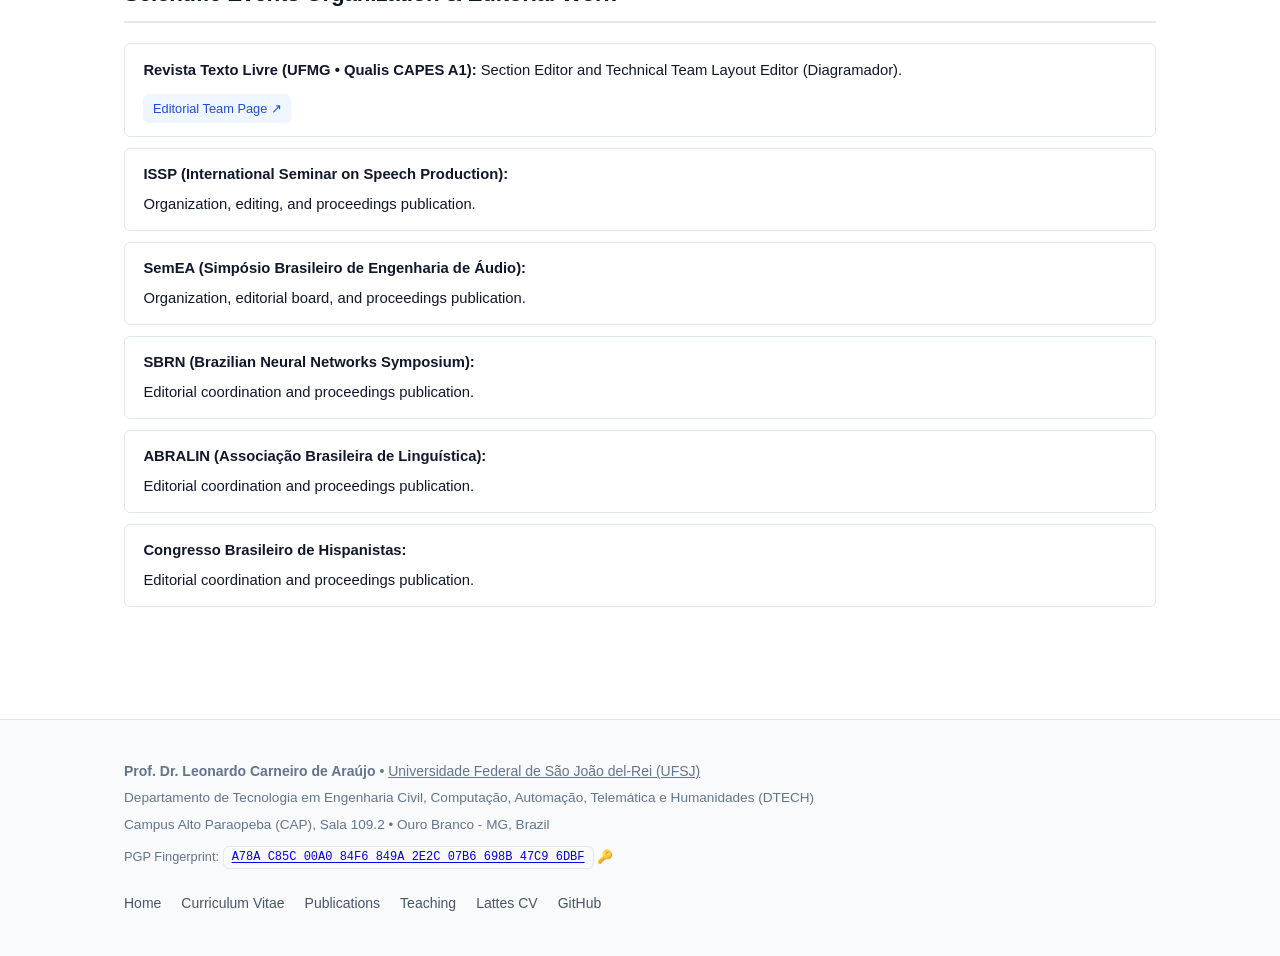
==== commit b884114d: "Add editorial and layout roles at Revista Texto Livre (UFMG)" ====
--- a/cv.html
+++ b/cv.html
@@ -113,6 +113,15 @@
             </div>
 
             <div class="cv-timeline-item">
+              <div class="cv-timeline-date">Editorial Position</div>
+              <div class="cv-timeline-title">Section Editor &amp; Layout Editor (Diagramador)</div>
+              <div class="cv-timeline-place"><a href="https://periodicos.ufmg.br/index.php/textolivre/about/editorialTeam" target="_blank" rel="noopener" style="color:inherit;text-decoration:underline;">Revista Texto Livre</a> &bull; Faculdade de Letras, UFMG</div>
+              <div class="cv-timeline-desc">
+                Section Editor (Editor de Seção) and Technical Team Layout Editor (Diagramador) for <em>Texto Livre</em> (ISSN 1983-3652, Qualis CAPES A1), dedicated to language, literature, technology, and open science.
+              </div>
+            </div>
+
+            <div class="cv-timeline-item">
               <div class="cv-timeline-date">2010 &ndash; 2011</div>
               <div class="cv-timeline-title">Adjunct Professor</div>
               <div class="cv-timeline-place">Centro Universitário de Belo Horizonte (UNI-BH)</div>
@@ -211,6 +220,14 @@
         <section class="section">
           <h2 class="section-title">Scientific Events Organization & Editorial Work</h2>
           <ul class="syllabus-list">
+            <li class="syllabus-item">
+              <div>
+                <strong>Revista Texto Livre (UFMG &bull; Qualis CAPES A1):</strong> Section Editor and Technical Team Layout Editor (Diagramador).
+              </div>
+              <div class="pub-links" style="margin-top:0.35rem;">
+                <a href="https://periodicos.ufmg.br/index.php/textolivre/about/editorialTeam" target="_blank" rel="noopener" class="pub-link">Editorial Team Page ↗</a>
+              </div>
+            </li>
             <li class="syllabus-item"><strong>ISSP (International Seminar on Speech Production):</strong> Organization, editing, and proceedings publication.</li>
             <li class="syllabus-item"><strong>SemEA (Simpósio Brasileiro de Engenharia de Áudio):</strong> Organization, editorial board, and proceedings publication.</li>
             <li class="syllabus-item"><strong>SBRN (Brazilian Neural Networks Symposium):</strong> Editorial coordination and proceedings publication.</li>
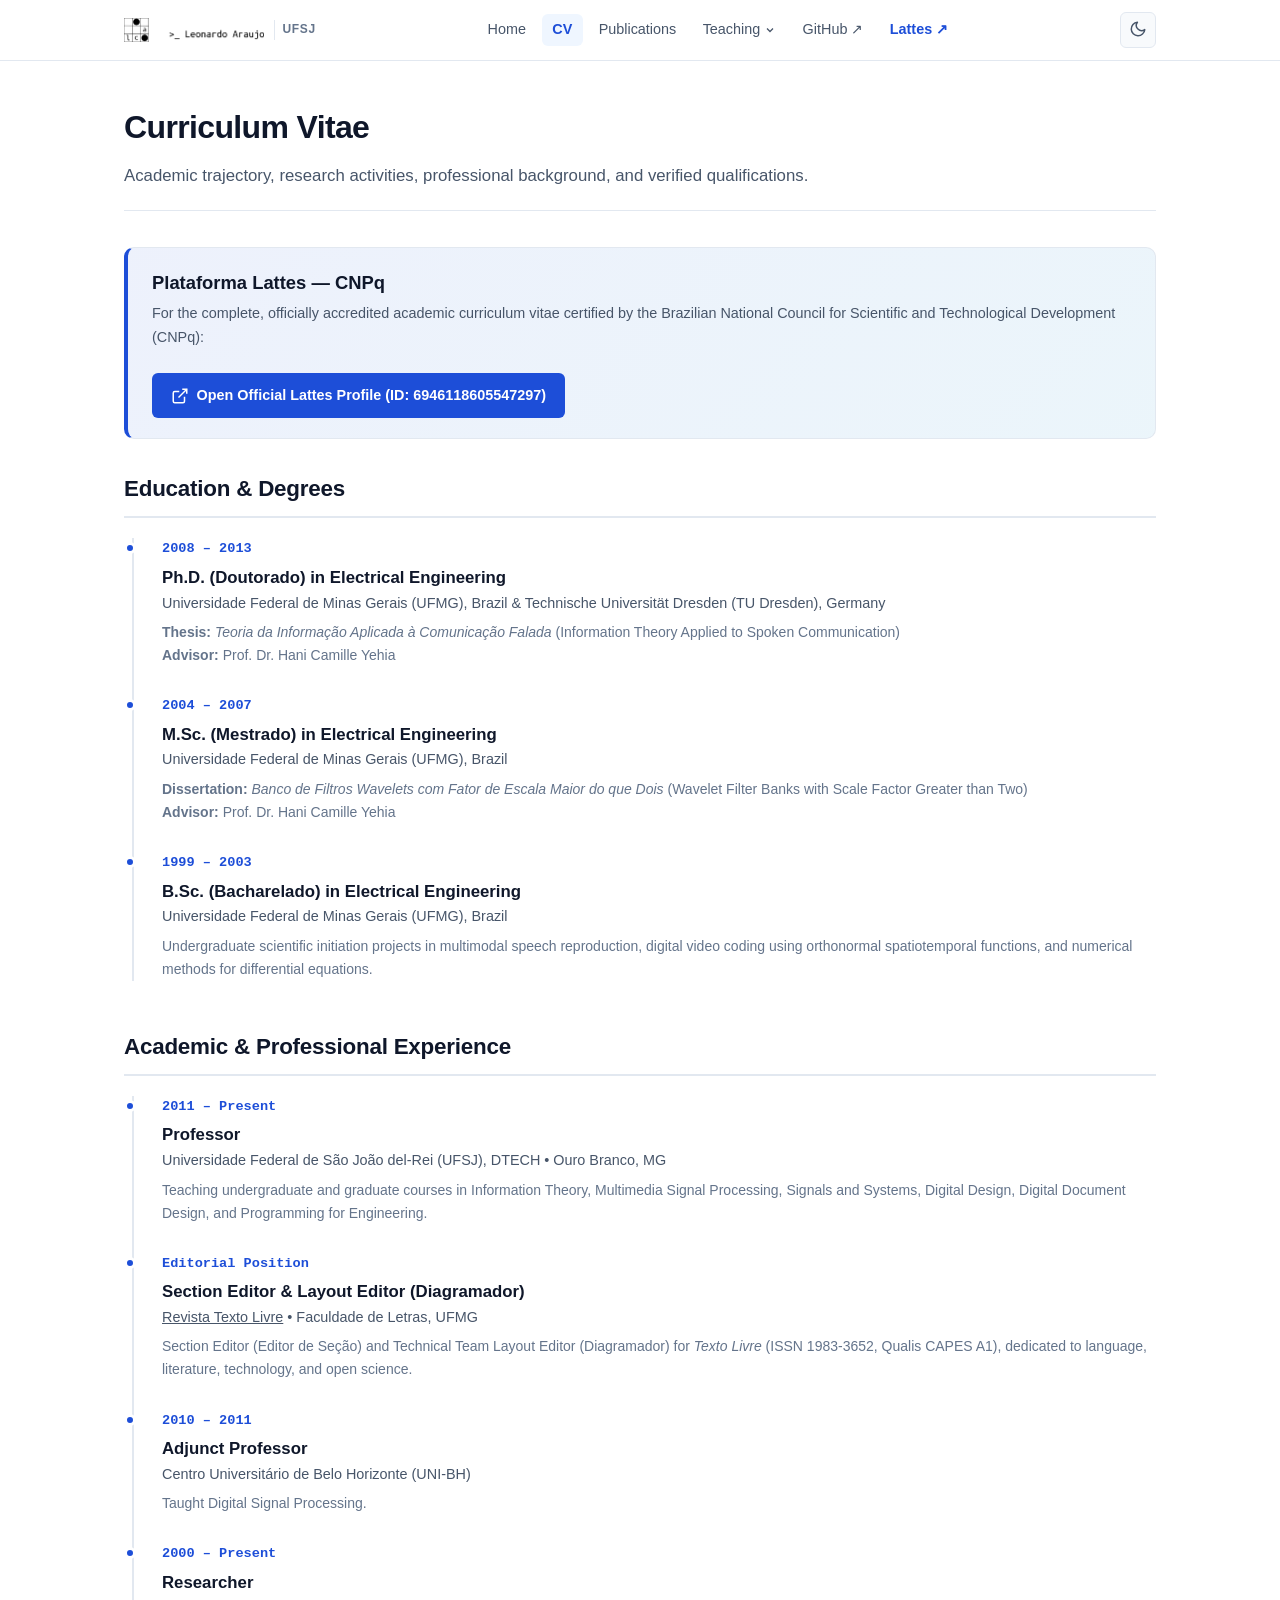
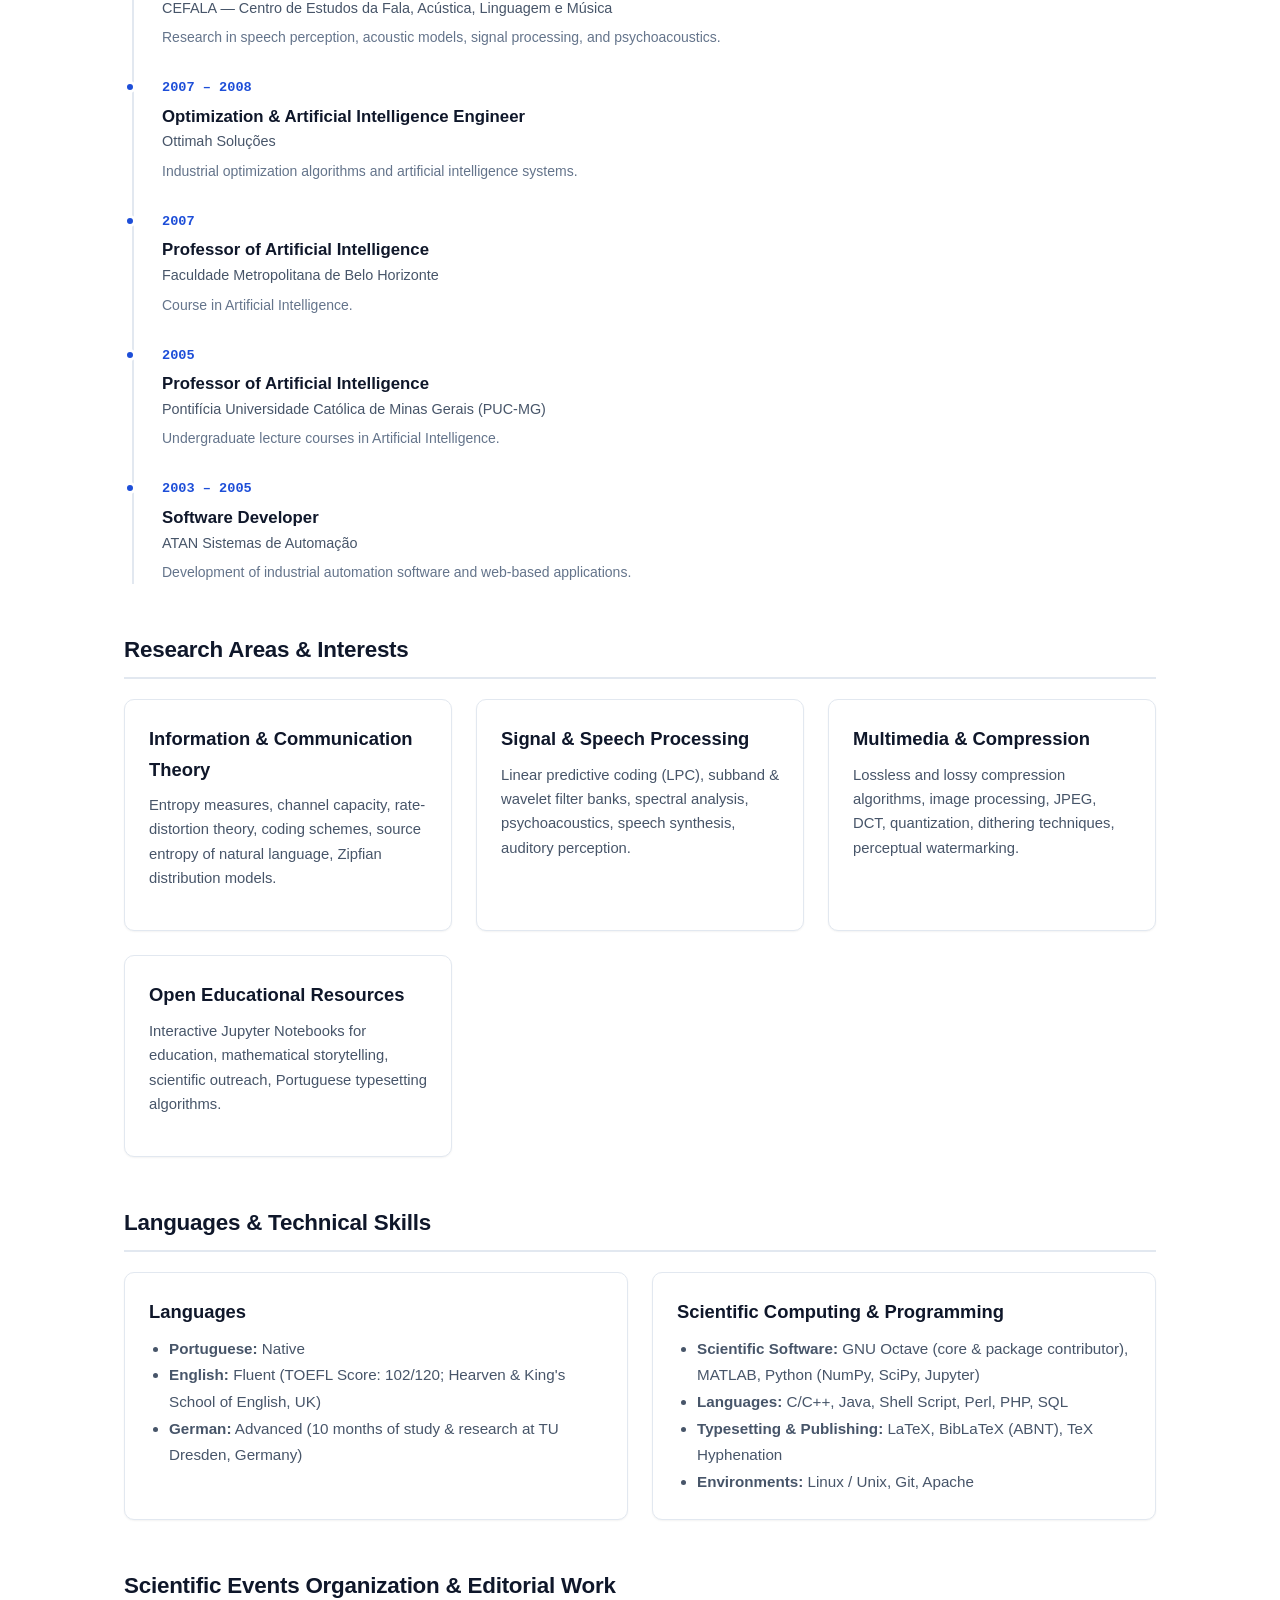
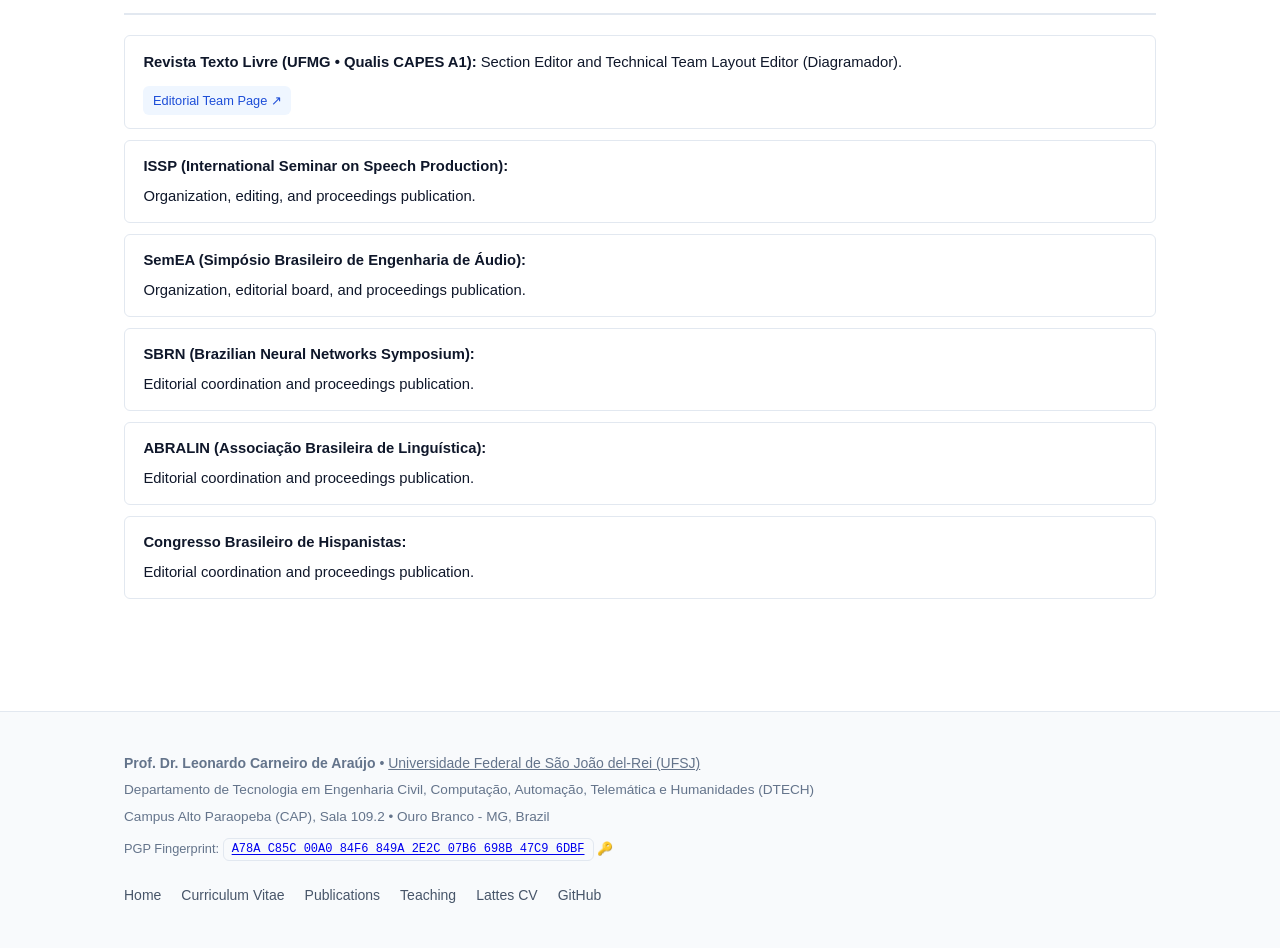
==== commit f3113c64: "Refine logo sizing and align top bar menu with dropdown" ====
--- a/cv.html
+++ b/cv.html
@@ -19,7 +19,22 @@
           </a>
           
           <ul class="nav-links" id="nav-links">
-            <li><a href="index.html" class="nav-link">Home</a></li><li><a href="cv.html" class="nav-link active">Curriculum Vitae</a></li><li><a href="publications.html" class="nav-link">Publications</a></li><li><a href="teaching.html" class="nav-link">Teaching</a></li><li><a href="information-theory.html" class="nav-link">Information Theory</a></li><li><a href="multimedia-signal-processing.html" class="nav-link">Multimedia Processing</a></li>
+            <li><a href="index.html" class="nav-link">Home</a></li>
+            <li><a href="cv.html" class="nav-link active">CV</a></li>
+            <li><a href="publications.html" class="nav-link">Publications</a></li>
+            
+            <li class="nav-item-dropdown">
+              <a href="teaching.html" class="nav-link">
+                Teaching
+                <svg class="dropdown-chevron" width="12" height="12" viewBox="0 0 24 24" fill="none" stroke="currentColor" stroke-width="2.5"><polyline points="6 9 12 15 18 9"/></svg>
+              </a>
+              <ul class="dropdown-menu">
+                <li><a href="teaching.html" class="dropdown-item">Teaching Overview &amp; History</a></li>
+                <li><a href="information-theory.html" class="dropdown-item">Information Theory</a></li>
+                <li><a href="multimedia-signal-processing.html" class="dropdown-item">Multimedia Signal Processing</a></li>
+              </ul>
+            </li>
+
             <li><a href="https://github.com/leolca" target="_blank" rel="noopener" class="nav-link" title="GitHub Profile">GitHub ↗</a></li>
             <li><a href="http://lattes.cnpq.br/6946118605547297" target="_blank" rel="noopener" class="nav-link" title="CNPq Lattes CV" style="color:var(--primary);font-weight:600;">Lattes ↗</a></li>
           </ul>
--- a/css/style.css
+++ b/css/style.css
@@ -120,24 +120,25 @@
   display: flex;
   align-items: center;
   justify-content: space-between;
-  height: 4.25rem;
+  height: 3.75rem;
 }
 
 .brand {
-  font-size: 1.25rem;
+  font-size: 1.15rem;
   font-weight: 700;
   color: var(--text-primary);
   text-decoration: none;
-  display: flex;
-  align-items: center;
-  gap: 0.65rem;
+  display: inline-flex;
+  align-items: center;
+  gap: 0.6rem;
+  flex-shrink: 0;
 }
 
 .brand-logo {
-  height: 38px;
-  max-height: 42px;
+  height: 28px;
+  max-height: 30px;
   width: auto;
-  max-width: 200px;
+  max-width: 140px;
   object-fit: contain;
   display: block;
   transition: filter 0.2s ease, opacity 0.2s ease;
@@ -152,39 +153,102 @@
 }
 
 .brand-role {
-  font-size: 0.8rem;
-  font-weight: 500;
+  font-size: 0.75rem;
+  font-weight: 600;
   color: var(--text-muted);
   border-left: 1px solid var(--border-color);
   padding-left: 0.5rem;
+  letter-spacing: 0.05em;
+  text-transform: uppercase;
 }
 
 .nav-links {
   display: flex;
   align-items: center;
-  gap: 0.75rem;
+  gap: 0.35rem;
   list-style: none;
+  margin: 0;
+  padding: 0;
 }
 
 .nav-link {
   color: var(--text-secondary);
   text-decoration: none;
-  font-size: 0.95rem;
+  font-size: 0.9rem;
   font-weight: 500;
+  padding: 0.45rem 0.65rem;
+  border-radius: var(--radius-sm);
+  display: inline-flex;
+  align-items: center;
+  gap: 0.25rem;
+  white-space: nowrap;
+  line-height: 1.2;
+  transition: all 0.15s ease;
+}
+
+.nav-link:hover {
+  color: var(--primary);
+  background-color: var(--primary-subtle);
+}
+
+.nav-link.active {
+  color: var(--primary);
+  background-color: var(--primary-subtle);
+  font-weight: 600;
+}
+
+/* Dropdown Menu */
+.nav-item-dropdown {
+  position: relative;
+  list-style: none;
+}
+
+.dropdown-chevron {
+  transition: transform 0.2s ease;
+  vertical-align: middle;
+}
+
+.nav-item-dropdown:hover .dropdown-chevron,
+.nav-item-dropdown:focus-within .dropdown-chevron {
+  transform: rotate(180deg);
+}
+
+.dropdown-menu {
+  display: none;
+  position: absolute;
+  top: 100%;
+  left: 0;
+  min-width: 240px;
+  background-color: var(--bg-card);
+  border: 1px solid var(--border-color);
+  border-radius: var(--radius-md);
+  box-shadow: var(--shadow-lg);
+  padding: 0.5rem;
+  list-style: none;
+  z-index: 150;
+  margin-top: 0.25rem;
+}
+
+.nav-item-dropdown:hover .dropdown-menu,
+.nav-item-dropdown:focus-within .dropdown-menu {
+  display: block;
+}
+
+.dropdown-item {
+  display: block;
   padding: 0.5rem 0.75rem;
+  font-size: 0.875rem;
+  font-weight: 500;
+  color: var(--text-secondary);
+  text-decoration: none;
   border-radius: var(--radius-sm);
   transition: all 0.15s ease;
-}
-
-.nav-link:hover {
+  white-space: nowrap;
+}
+
+.dropdown-item:hover, .dropdown-item.active {
   color: var(--primary);
   background-color: var(--primary-subtle);
-}
-
-.nav-link.active {
-  color: var(--primary);
-  background-color: var(--primary-subtle);
-  font-weight: 600;
 }
 
 /* Nav Actions */
@@ -745,7 +809,7 @@
 }
 
 /* Mobile responsive */
-@media (max-width: 768px) {
+@media (max-width: 920px) {
   .hero-grid {
     grid-template-columns: 1fr;
     text-align: center;
@@ -768,18 +832,30 @@
   .nav-links {
     display: none;
     position: absolute;
-    top: 4.25rem;
+    top: 3.75rem;
     left: 0;
     right: 0;
     background: var(--bg-primary);
     flex-direction: column;
+    align-items: stretch;
     padding: 1rem 1.5rem;
     border-bottom: 1px solid var(--border-color);
     box-shadow: var(--shadow-lg);
+    gap: 0.35rem;
   }
   
   .nav-links.open {
     display: flex;
+  }
+
+  .nav-item-dropdown .dropdown-menu {
+    position: static;
+    display: block;
+    box-shadow: none;
+    border: none;
+    padding-left: 1rem;
+    margin-top: 0;
+    background: transparent;
   }
   
   .filter-bar {
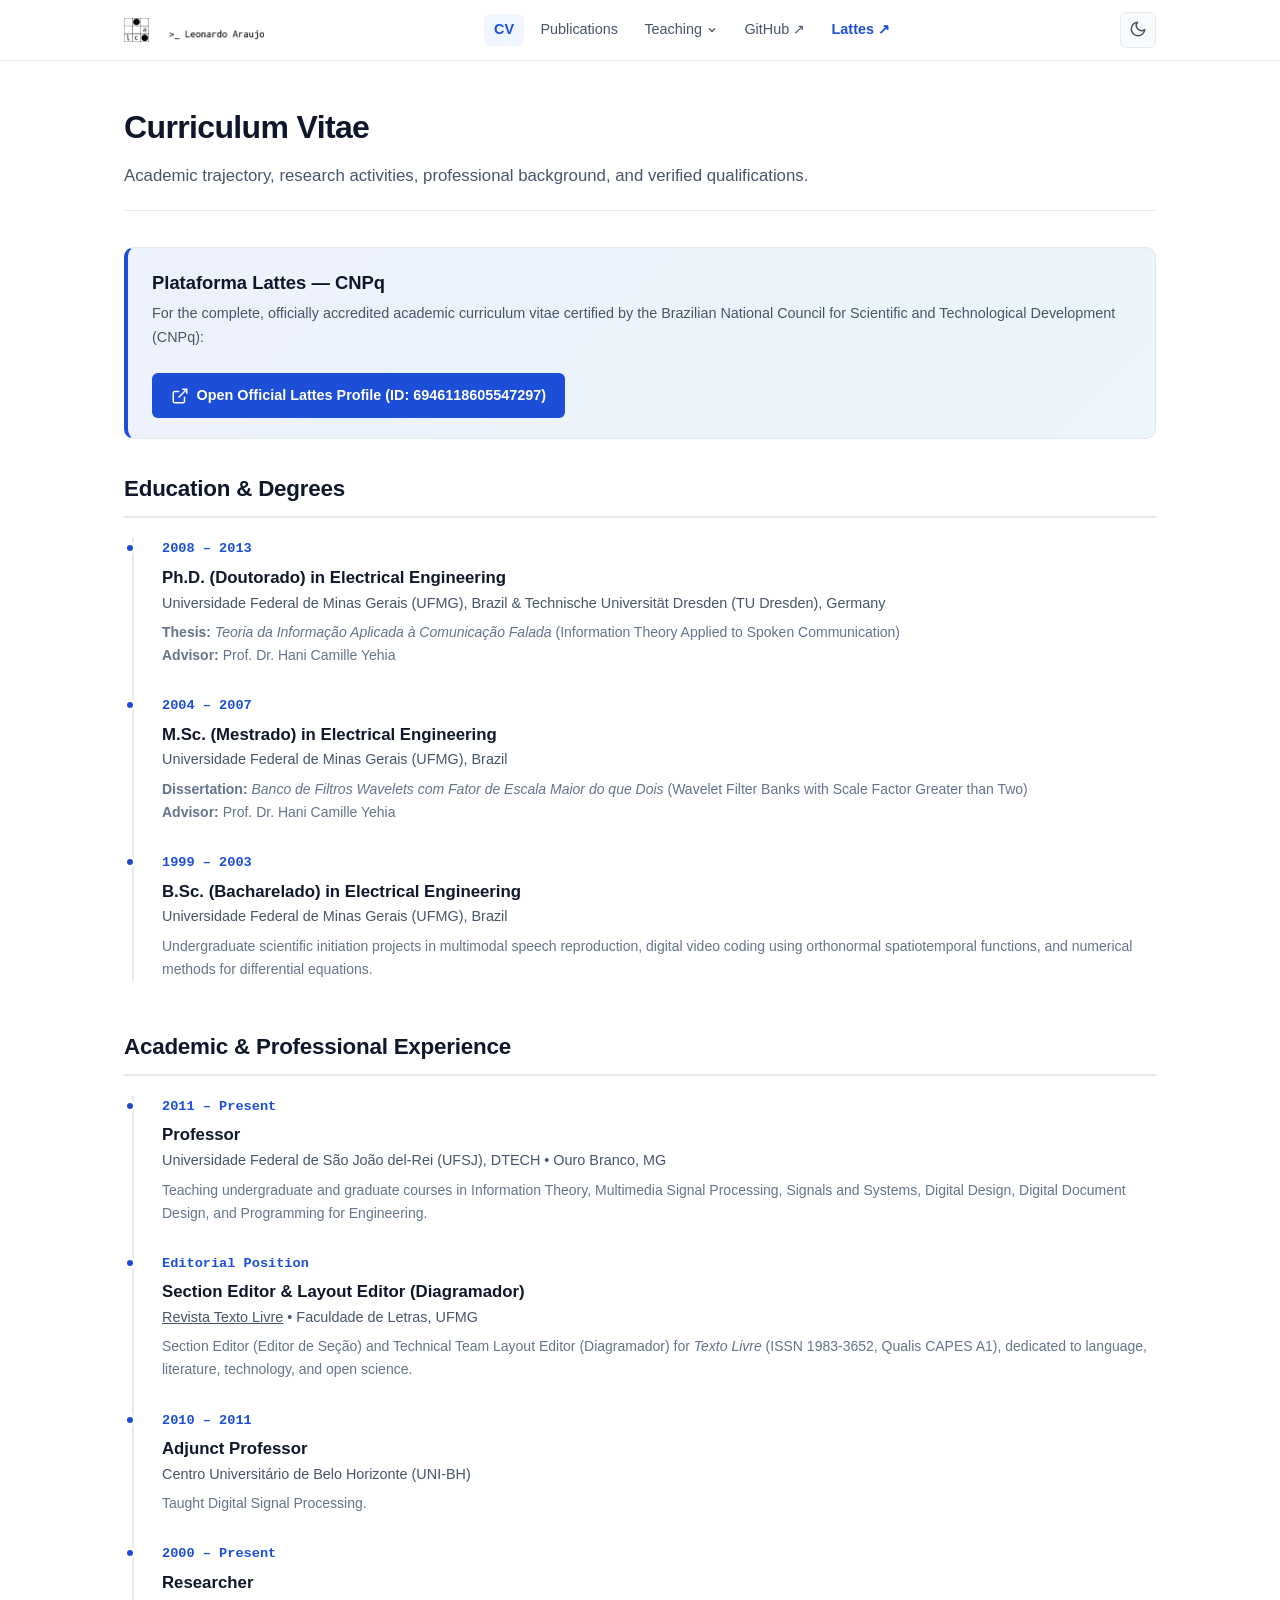
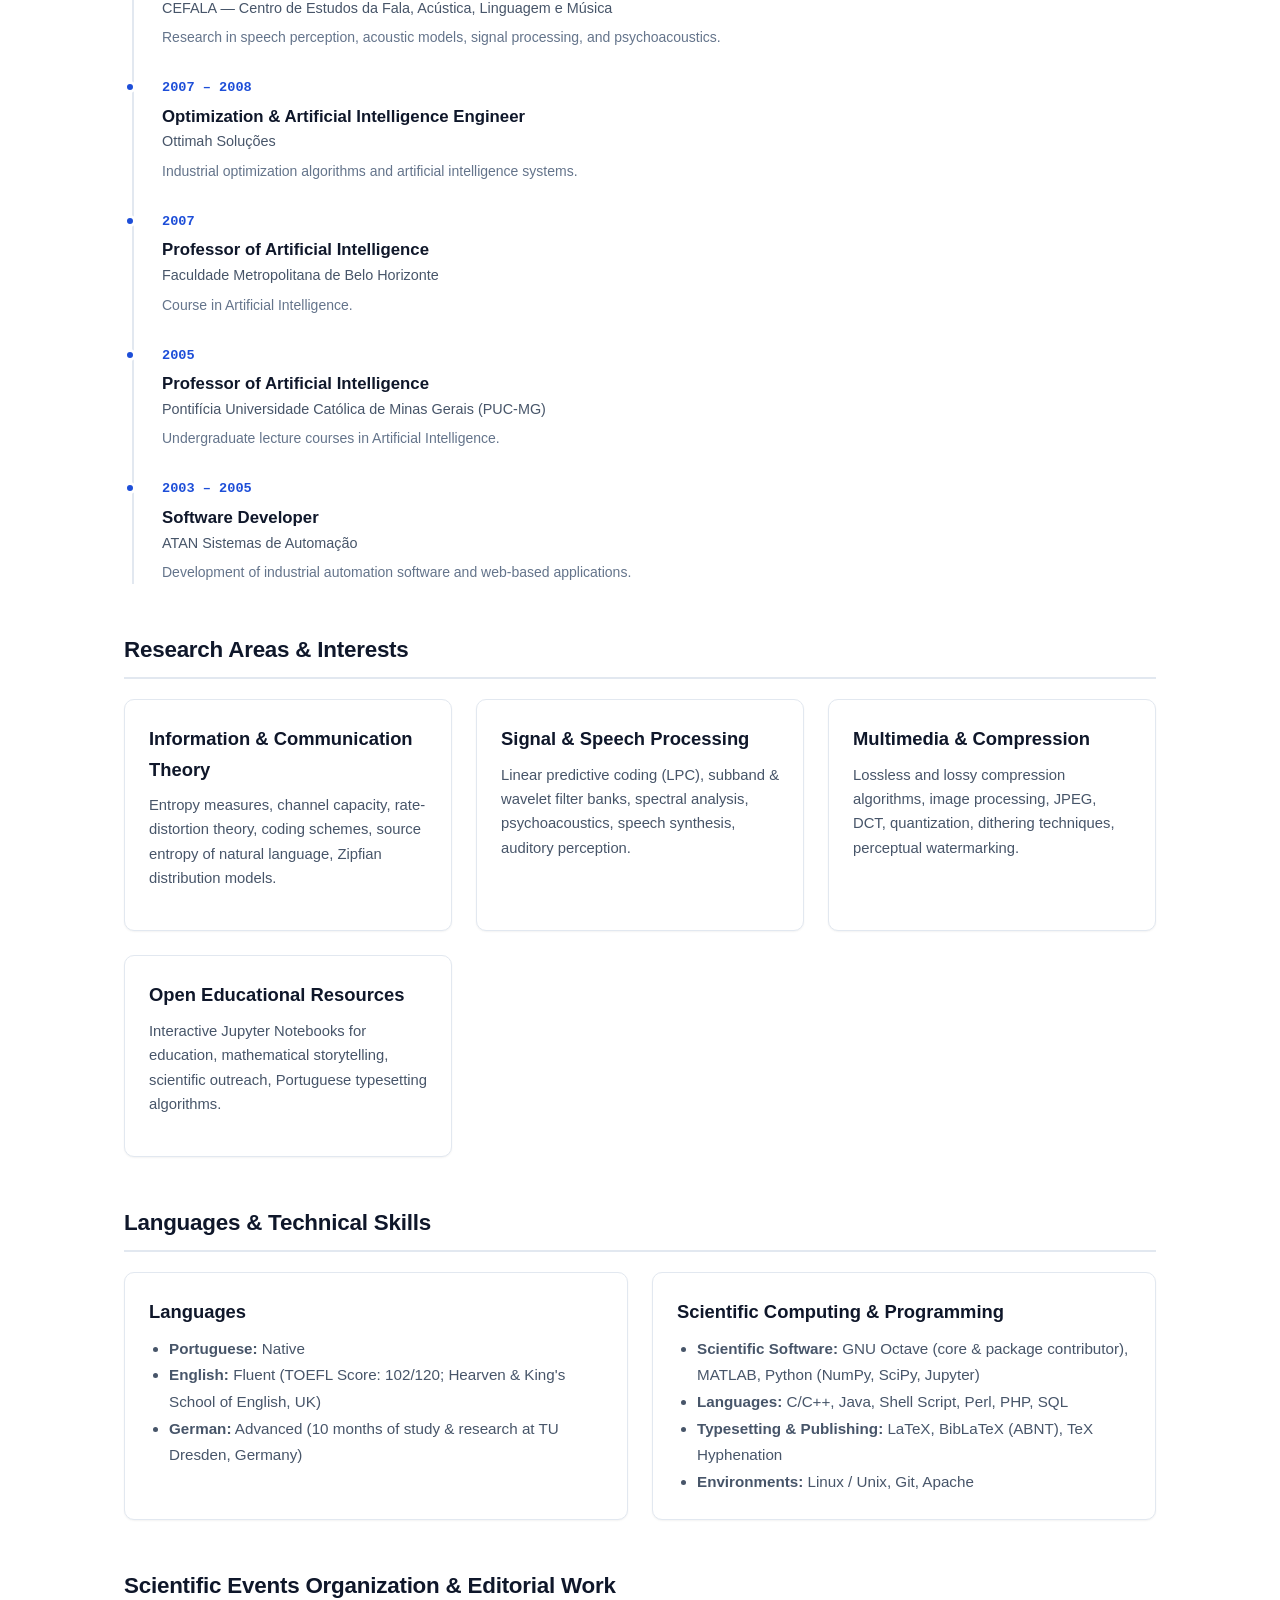
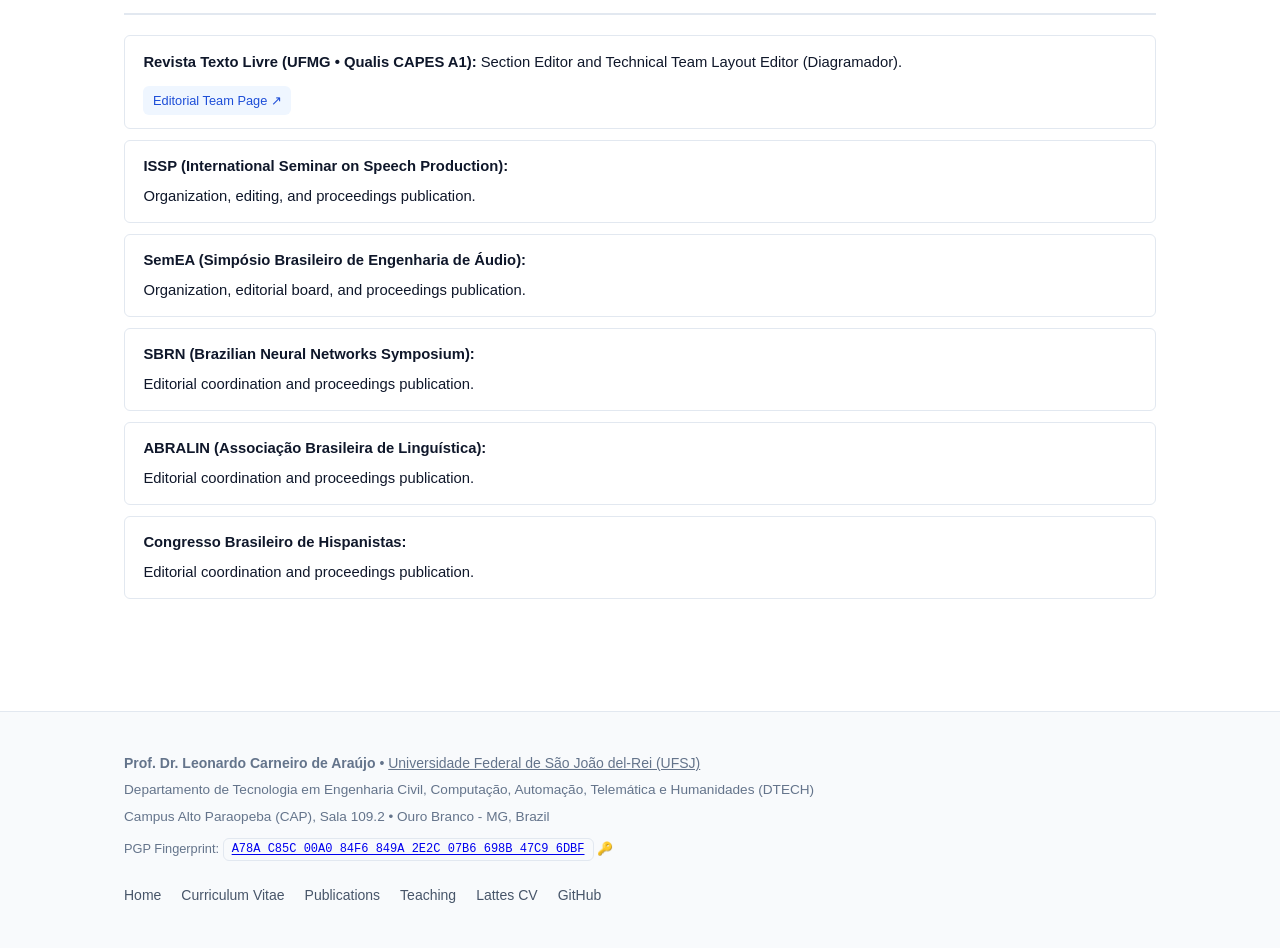
==== commit 97276f29: "Remove Home menu item and UFSJ badge from top bar, using logo as Home link" ====
--- a/cv.html
+++ b/cv.html
@@ -13,13 +13,11 @@
     <header class="site-header">
       <div class="container">
         <nav class="navbar">
-          <a href="index.html" class="brand" title="Leonardo Araujo - UFSJ">
+          <a href="index.html" class="brand" title="Leonardo Araujo - Home" aria-label="Home">
             <img src="images/logo.png" alt="Leonardo Araujo" class="brand-logo">
-            <span class="brand-role">UFSJ</span>
           </a>
           
           <ul class="nav-links" id="nav-links">
-            <li><a href="index.html" class="nav-link">Home</a></li>
             <li><a href="cv.html" class="nav-link active">CV</a></li>
             <li><a href="publications.html" class="nav-link">Publications</a></li>
             
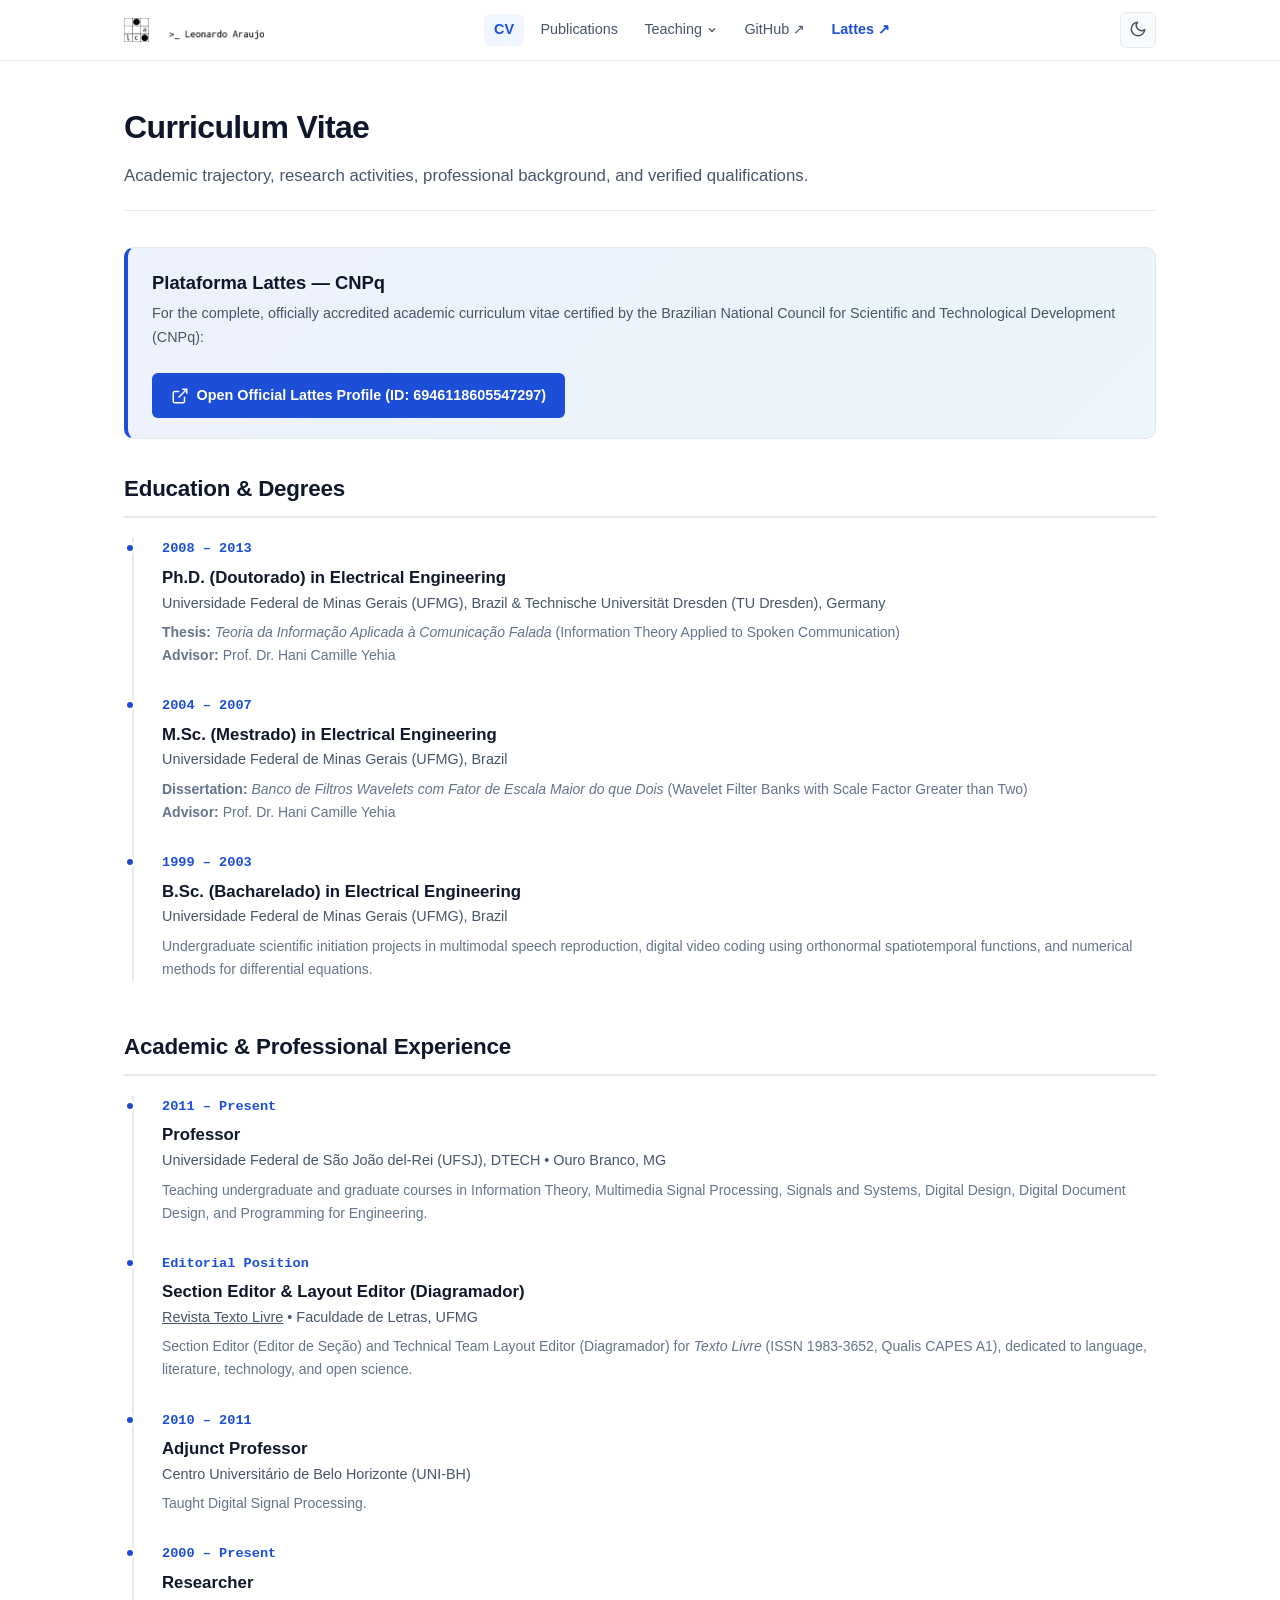
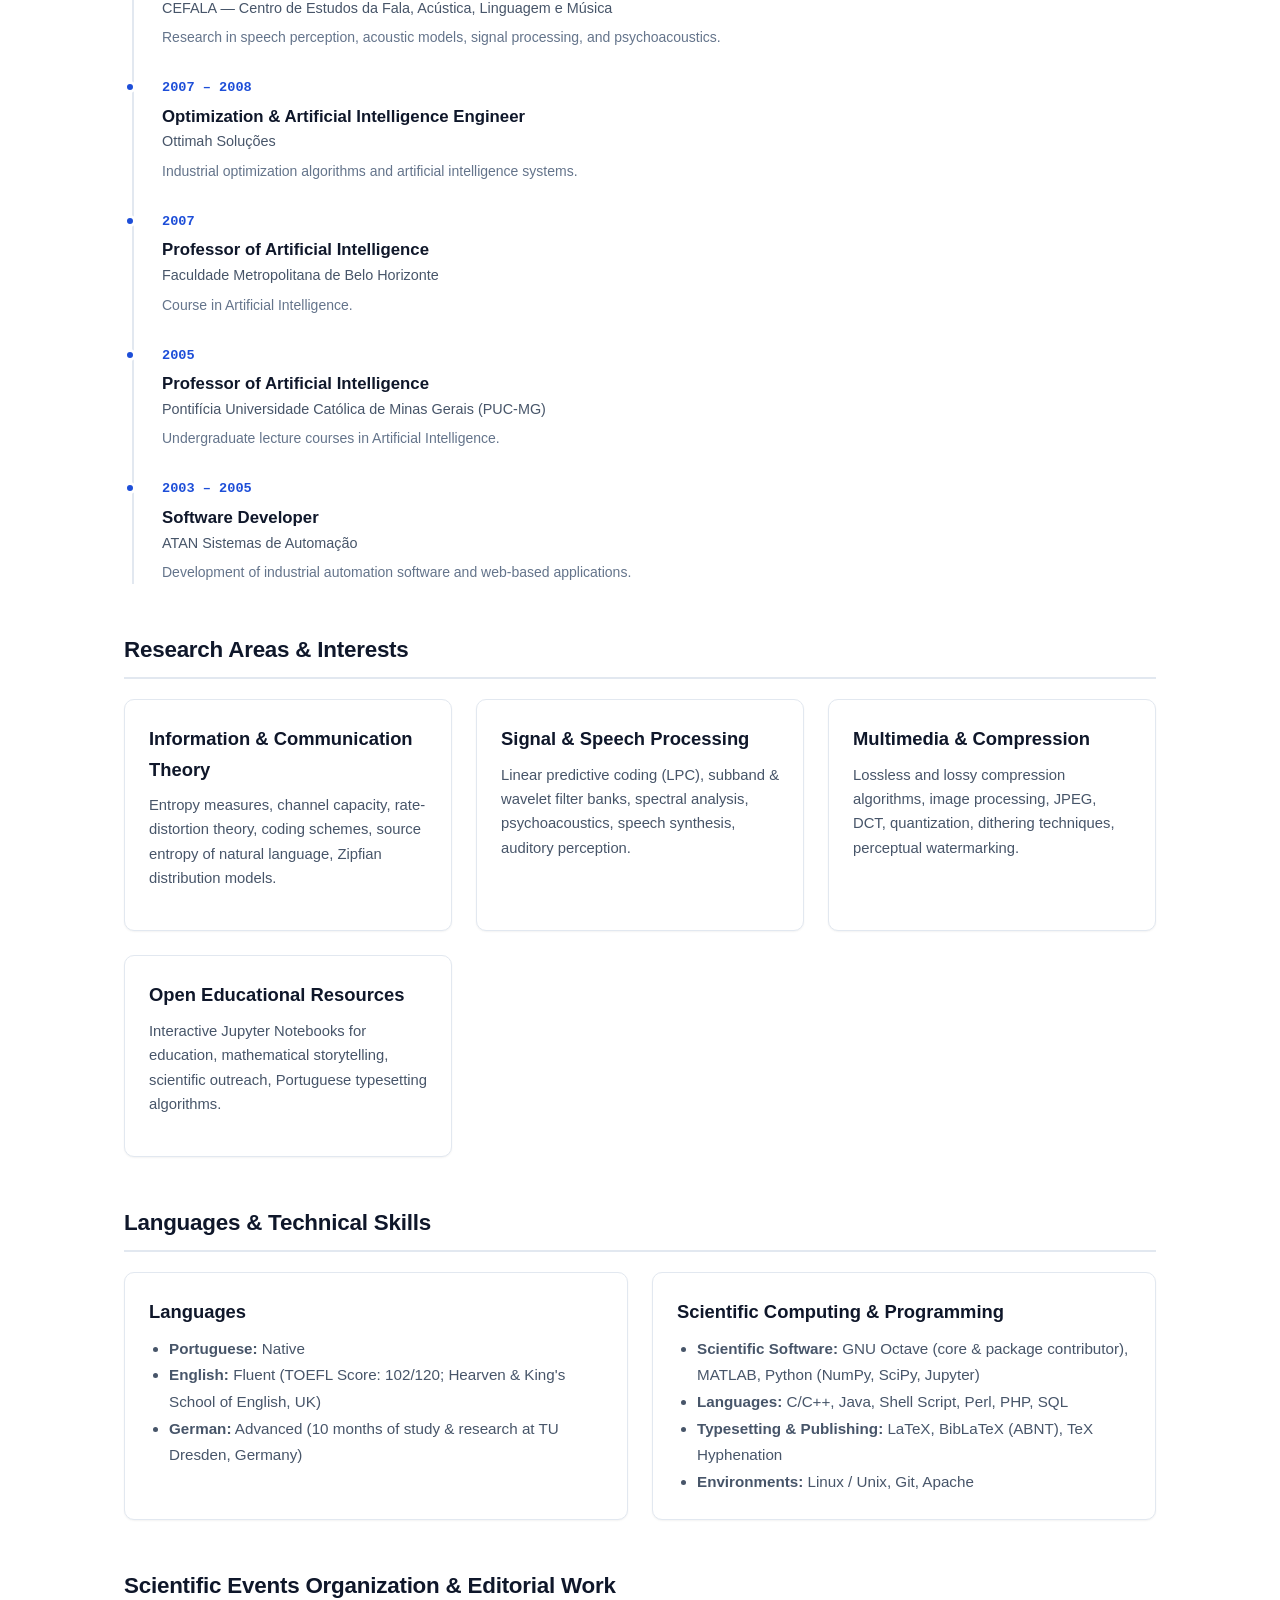
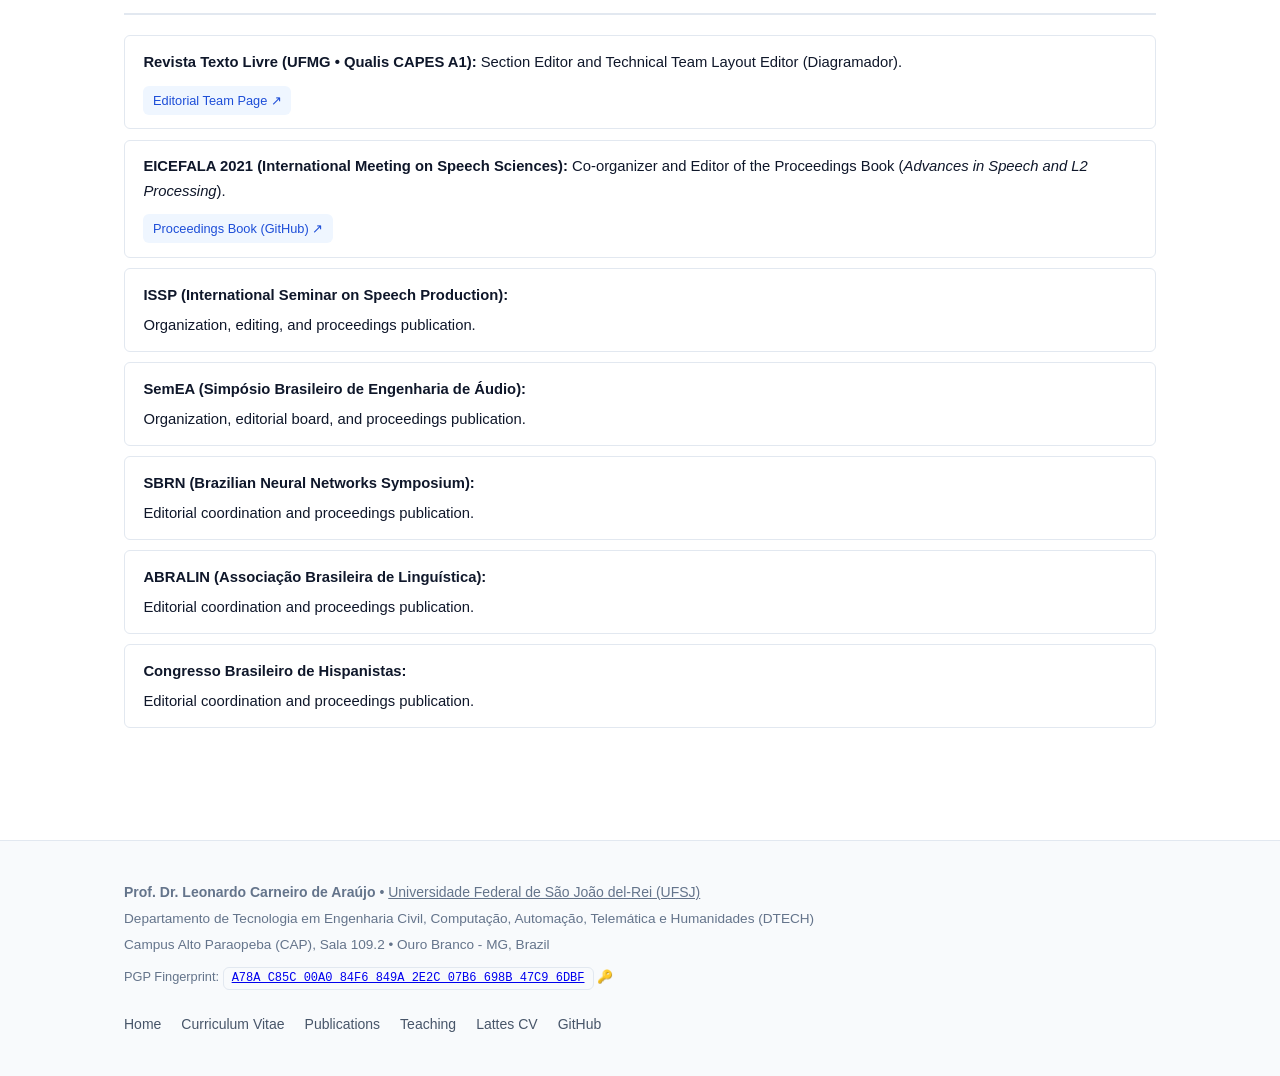
==== commit a9a2e444: "Update EICEFALA 2021 as proceedings book and co-organizer in publications and CV" ====
--- a/cv.html
+++ b/cv.html
@@ -239,6 +239,14 @@
               </div>
               <div class="pub-links" style="margin-top:0.35rem;">
                 <a href="https://periodicos.ufmg.br/index.php/textolivre/about/editorialTeam" target="_blank" rel="noopener" class="pub-link">Editorial Team Page ↗</a>
+              </div>
+            </li>
+            <li class="syllabus-item">
+              <div>
+                <strong>EICEFALA 2021 (International Meeting on Speech Sciences):</strong> Co-organizer and Editor of the Proceedings Book (<em>Advances in Speech and L2 Processing</em>).
+              </div>
+              <div class="pub-links" style="margin-top:0.35rem;">
+                <a href="https://github.com/eicefala/eicefala2021" target="_blank" rel="noopener" class="pub-link">Proceedings Book (GitHub) ↗</a>
               </div>
             </li>
             <li class="syllabus-item"><strong>ISSP (International Seminar on Speech Production):</strong> Organization, editing, and proceedings publication.</li>
--- a/css/style.css
+++ b/css/style.css
@@ -201,15 +201,19 @@
 .nav-item-dropdown {
   position: relative;
   list-style: none;
+  display: inline-flex;
+  align-items: center;
 }
 
 .dropdown-chevron {
   transition: transform 0.2s ease;
   vertical-align: middle;
+  pointer-events: none;
 }
 
 .nav-item-dropdown:hover .dropdown-chevron,
-.nav-item-dropdown:focus-within .dropdown-chevron {
+.nav-item-dropdown:focus-within .dropdown-chevron,
+.nav-item-dropdown.open .dropdown-chevron {
   transform: rotate(180deg);
 }
 
@@ -218,7 +222,7 @@
   position: absolute;
   top: 100%;
   left: 0;
-  min-width: 240px;
+  min-width: 250px;
   background-color: var(--bg-card);
   border: 1px solid var(--border-color);
   border-radius: var(--radius-md);
@@ -226,11 +230,23 @@
   padding: 0.5rem;
   list-style: none;
   z-index: 150;
-  margin-top: 0.25rem;
+  margin-top: 0;
+}
+
+/* Invisible bridge so mouse never loses hover connection */
+.dropdown-menu::before {
+  content: "";
+  position: absolute;
+  top: -14px;
+  left: 0;
+  right: 0;
+  height: 14px;
+  background: transparent;
 }
 
 .nav-item-dropdown:hover .dropdown-menu,
-.nav-item-dropdown:focus-within .dropdown-menu {
+.nav-item-dropdown:focus-within .dropdown-menu,
+.nav-item-dropdown.open .dropdown-menu {
   display: block;
 }
 
